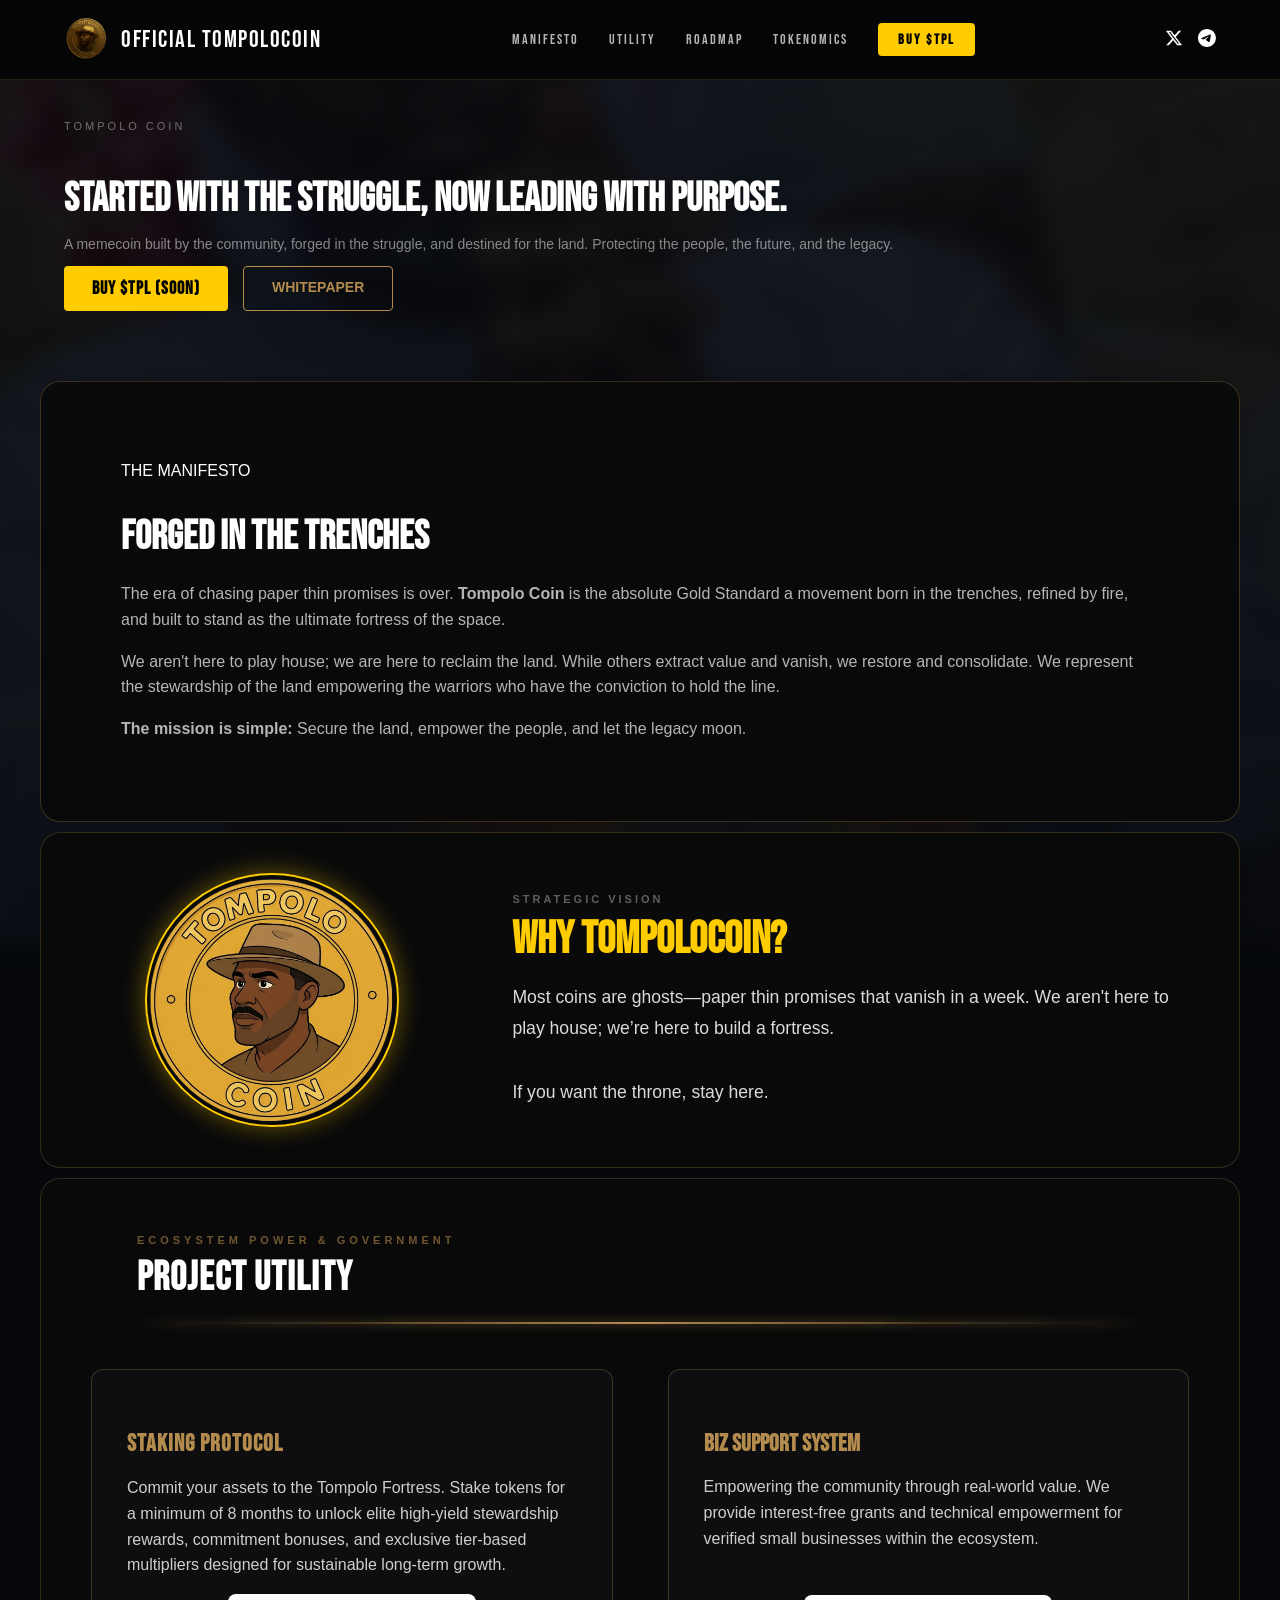
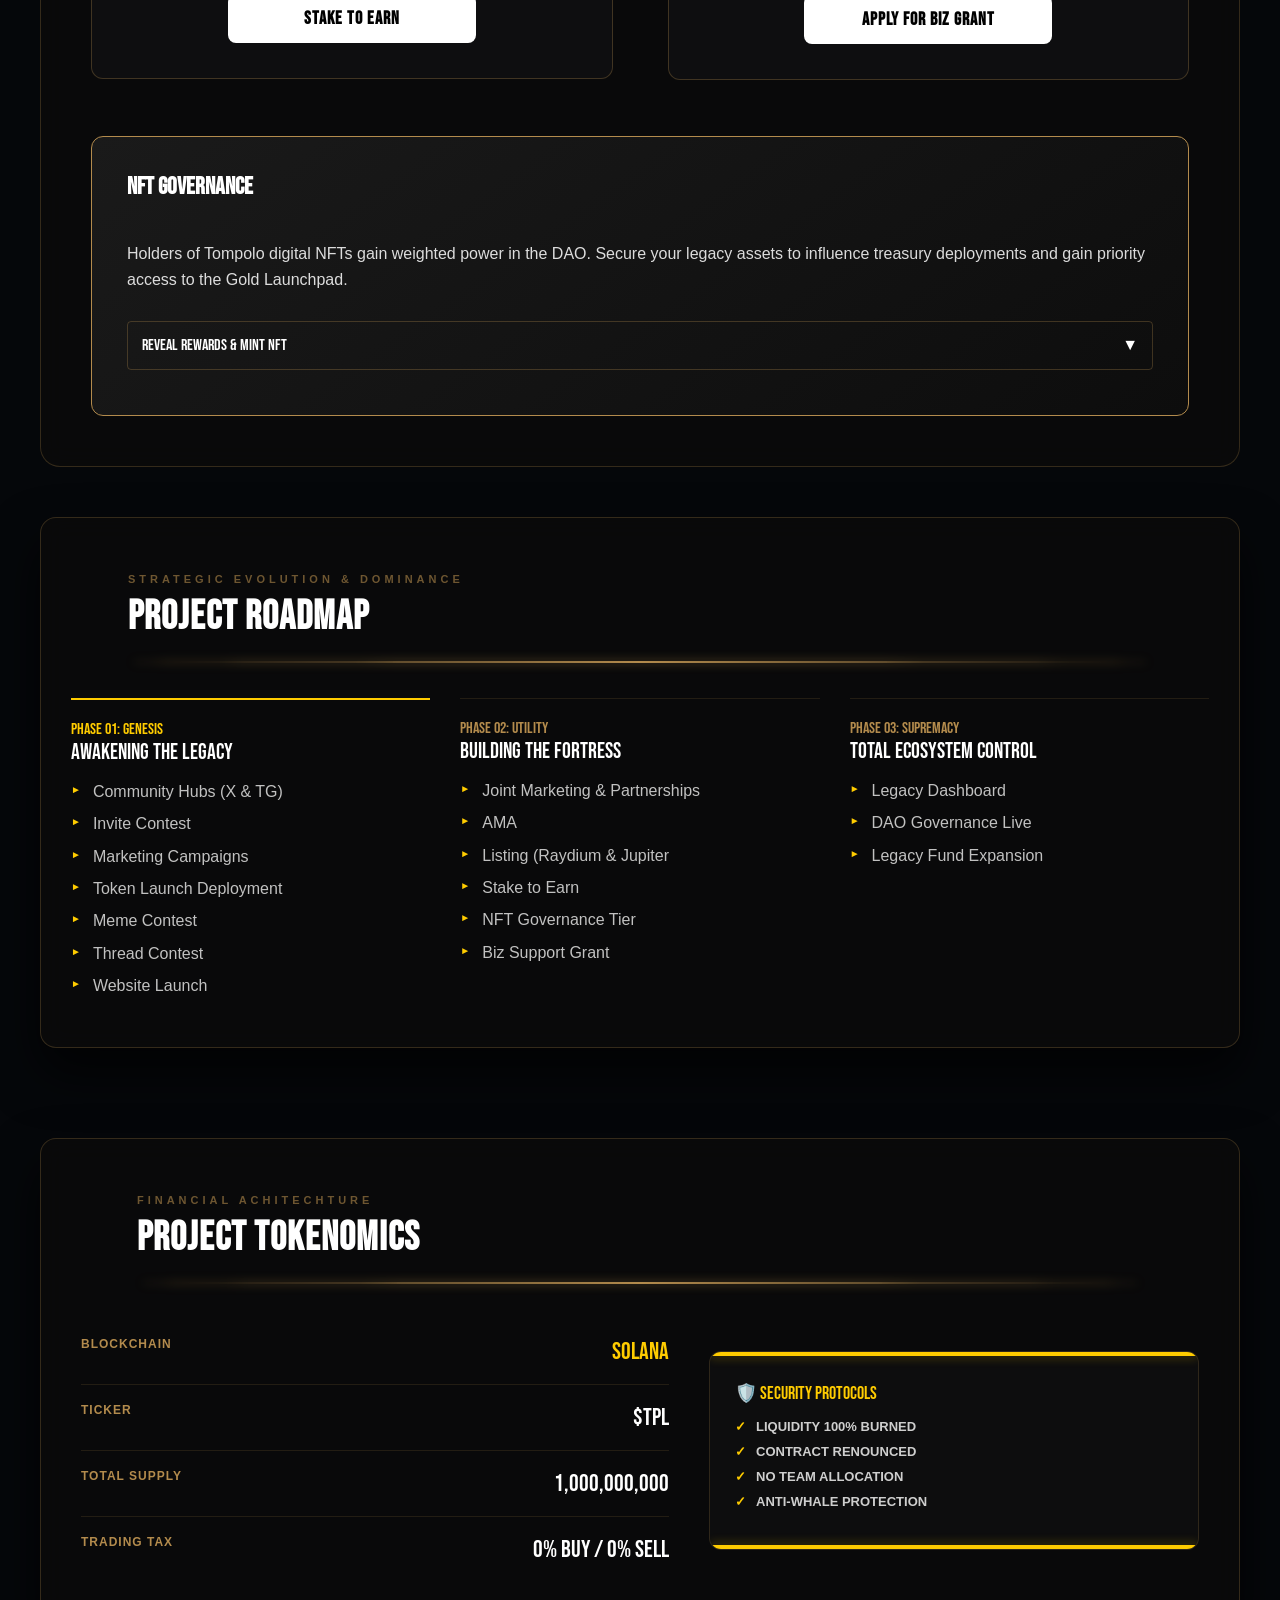
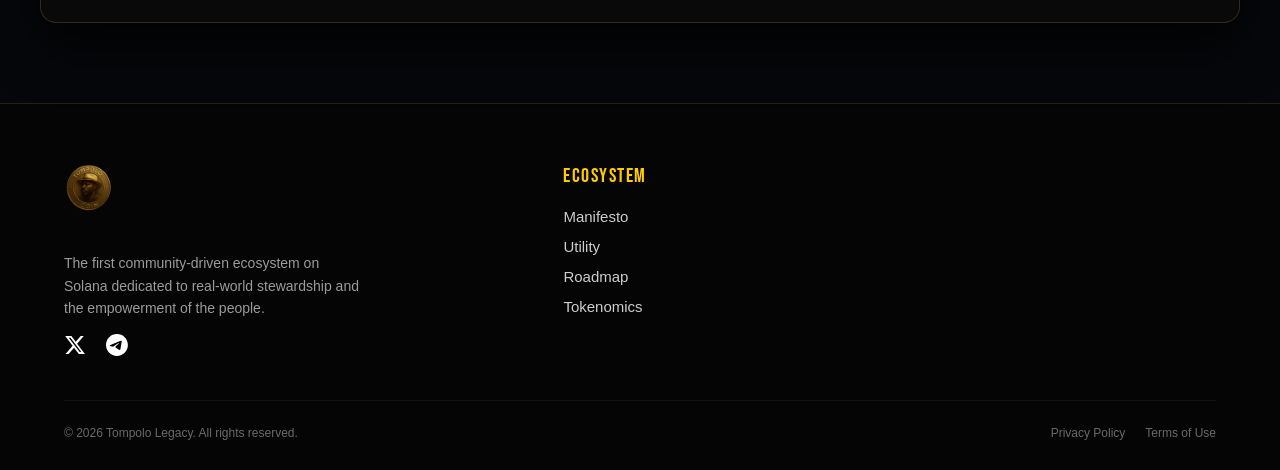
==== index.html @ 5cd77977 "Update index.html" ====
<!DOCTYPE html>
<html lang="en">
<head>
<title>Official TompoloCoin</title>
<meta name="viewport" content="width=device-width, initial-scale=1.0">
<link rel="stylesheet" href="styles.css">
<link href="https://fonts.googleapis.com/css2?family=Luckiest+Guy&display=swap" rel="stylesheet">
<link href="https://fonts.googleapis.com/css2?family=Bebas+Neue&display=swap" rel="stylesheet">
<style>
    /* THE UNIVERSAL CONTAINER LOGIC */
    .universal-shell {
        background: rgba(10, 10, 11, 0.9);
        backdrop-filter: blur(12px);
        border: 1px solid rgba(179, 139, 77, 0.25);
        border-radius: 20px;
        padding: 30px 20px;
        box-sizing: border-box !important;
        /* MOBILE VIEW: Correct pgaps */
        width: 90% !important; 
        margin: 20px auto !important; 
        margin-top: 15px !important; 
    margin-bottom: 15px !important;
    }

    @media screen and (min-width: 1024px) {
        .universal-shell {
            /* WINDOWS VIEW: Matches the Manifesto Image width */
            width: 100% !important;
            max-width: 1200px !important; 
            margin: 40px auto !important;
            padding: 50px 40px;
        }
        .utility-grid {
            display: grid !important;
            grid-template-columns: repeat(2, 1fr) !important;
            gap: 30px;
        }
    }

    /* SHARED STYLES */
    .utility-list { display: flex; flex-direction: column; gap: 15px; }
    .utility-card {
        background: rgba(15, 15, 17, 0.95);
        border-radius: 12px;
        padding: 25px;
        border: 1px solid rgba(179, 139, 77, 0.15);
        border-left: 3px solid #b38b4d;
    }
    .gold-accent { width: 4px; height: 18px; background: #b38b4d; }
    .label-group { display: flex; align-items: center; gap: 12px; margin-bottom: 30px; color: #fff; font-family: 'Inter'; font-weight: bold; letter-spacing: 2px; text-transform: uppercase; }
    
    /* ROADMAP LOG STYLE */
    .log-container { position: relative; padding-left: 30px; }
    .log-line { position: absolute; left: 0; top: 0; width: 2px; height: 100%; background: linear-gradient(to bottom, #b38b4d, rgba(179, 139, 77, 0.1)); }
    .log-entry { margin-bottom: 40px; position: relative; }
    .log-dot { position: absolute; left: -36px; top: 5px; width: 12px; height: 12px; background: #0a0a0b; border: 2px solid #b38b4d; border-radius: 50%; }
</style>
</head>

<body>


<style>
    /* 1. THE LOCKED HEADER */
    #main-header {
        height: 80px;
        background: #050505; 
        border-bottom: 1px solid rgba(179, 139, 77, 0.2);
        display: flex;
        align-items: center;
        justify-content: space-between;
        padding: 0 5%;
        position: fixed; 
        top: 0; left: 0; width: 100%;
        box-sizing: border-box;
        z-index: 100000; 
    }

    body { padding-top: 80px; }

    .header-left { display: flex; align-items: center; gap: 12px; text-decoration: none; }
    .brand-logo { height: 45px; width: auto; }
    .brand-name { color: #ffffff; font-family: 'Bebas Neue', sans-serif; font-size: 24px; letter-spacing: 1.5px; text-transform: uppercase; }

    /* CENTER: NAV LINKS */
    .nav-links { display: flex; align-items: center; gap: 30px; }
    .nav-links a {
        color: rgba(255, 255, 255, 0.7);
        text-decoration: none;
        font-family: 'Bebas Neue';
        font-size: 14px;
        letter-spacing: 2px;
        text-transform: uppercase;
        transition: 0.3s;
    }
    .nav-links a:hover { color: #ffcc00; }

    /* SHINY YELLOW BUY BUTTON FOR NAV */
    .buy-tpl-btn {
        background: #ffcc00;
        color: #000 !important;
        padding: 8px 20px;
        border-radius: 4px;
        font-weight: bold;
        letter-spacing: 1px;
    }

    .header-right { display: flex; align-items: center; gap: 20px; }
    .social-svg { width: 18px; height: 18px; fill: #ffffff; transition: 0.3s; }
    .social-svg:hover { fill: #ffcc00; transform: scale(1.1); }

    /* MOBILE MENU TOGGLE */
    .menu-toggle {
        display: none;
        flex-direction: column;
        gap: 5px;
        cursor: pointer;
        background: none; border: none; padding: 10px;
    }
    .menu-toggle span { width: 25px; height: 2px; background: #ffcc00; border-radius: 2px; }

    /* MOBILE DROPDOWN FIX */
    @media (max-width: 900px) {
        .nav-links {
            display: none; /* Hides by default on mobile */
            flex-direction: column;
            position: fixed; 
            top: 80px; left: 0; width: 100%;
            background: #080809;
            padding: 30px 0;
            text-align: center;
            border-bottom: 2px solid #ffcc00;
        }
        .nav-links.active { display: flex !important; }
        .nav-links a { padding: 15px 0; font-size: 20px; display: block; }
        .menu-toggle { display: flex !important; }
        
        /* Forces Buy Button to be large in Mobile Menu */
        .buy-tpl-btn { margin: 10px 20px; padding: 15px !important; border-radius: 50px !important; }
    }
</style>

<header id="main-header">
    <a href="#" class="header-left">
        <img src="Logo1.png" alt="Logo" class="brand-logo">
        <span class="brand-name">OFFICIAL TOMPOLOCOIN</span>
    </a>

    <nav class="nav-links" id="navLinks">
        <a href="#about">Manifesto</a>
        <a href="#utility-section">Utility</a>
        <a href="#roadmap-section">Roadmap</a>
        <a href="#tokenomics-section">Tokenomics</a>
        <a href="#" class="buy-tpl-btn">BUY $TPL</a>
    </nav>

    <div class="header-right">
        <div class="social-icons" style="display: flex; gap: 15px;">
            <a href="https://x.com/Tompololagacy" target="_blank">
                <svg class="social-svg" viewBox="0 0 24 24"><path d="M18.244 2.25h3.308l-7.227 8.26 8.502 11.24H16.17l-5.214-6.817L4.99 21.75H1.68l7.73-8.835L1.254 2.25H8.08l4.713 6.231zm-1.161 17.52h1.833L7.084 4.126H5.117z"/></svg>
            </a>
            <a href="https://t.me/officialtompolomemcoin" target="_blank">
                <svg class="social-svg" viewBox="0 0 24 24"><path d="M11.944 0C5.352 0 0 5.352 0 11.944c0 6.592 5.352 11.944 11.944 11.944 6.592 0 11.944-5.352 11.944-11.944C23.888 5.352 18.536 0 11.944 0zm5.112 8.356c-.164 1.728-.888 5.992-1.256 7.96-.156.832-.464 1.112-.76 1.14-.644.06-1.132-.424-1.756-.832-.976-.64-1.528-1.04-2.476-1.664-1.096-.724-.384-1.12.24-1.768.164-.168 3.012-2.76 3.068-2.996.004-.032.008-.152-.064-.216-.072-.064-.176-.044-.252-.028-.108.024-1.836 1.168-5.188 3.436-.492.34-.936.504-1.332.496-.436-.008-1.272-.244-1.896-.448-.764-.248-1.372-.38-1.32-.804.028-.22.328-.444.9-.672 3.512-1.528 5.856-2.536 7.032-3.024 3.344-1.392 4.04-1.632 4.492-1.64.112-.004.364.024.524.156.136.108.172.252.188.352.016.1.036.332.02.496z"/></svg>
            </a>
        </div>
        <button class="menu-toggle" id="mobile-toggle">
            <span></span><span></span><span></span>
        </button>
    </div>
</header>


<script>
    document.addEventListener('DOMContentLoaded', function() {
        const toggle = document.getElementById('mobile-toggle');
        const nav = document.getElementById('navLinks');
        
        toggle.onclick = function() {
            nav.classList.toggle('active');
        };

        const links = nav.getElementsByTagName('a');
        for (let i = 0; i < links.length; i++) {
            links[i].onclick = function() {
                nav.classList.remove('active');
            };
        }
    });
</script>

<style>
    /* MASTER WRAPPER */
    .hero-wrapper {
        width: 100%;
        display: flex;
        justify-content: center;
        padding-top: 40px;
        background: transparent;
        margin: 10 auto;
    }

    /* THE 1200PX CONTAINER */
    /* LOCATE THIS BLOCK AND CHANGE THIS LINE */
.hero-wrapper .section-container {
    width: 90%;
    max-width: 1200px;
    margin: 0 auto;
    border-bottom: none; /* CHANGED FROM 2px solid #b38b4d */
    padding-bottom: 60px;
    display: flex;
    flex-direction: column;
    align-items: flex-start;
}

    .hero-title {
        font-family: 'Bebas Neue', sans-serif;
        font-size: 48px;
        line-height: 1.1;
        color: #ffffff;
        margin-bottom: 30px;
        max-width: 800px;
        text-transform: uppercase;
    }

    /* BUTTONS */
    .hero-buttons {
        display: flex;
        gap: 15px;
        flex-wrap: wrap; /* Prevents overflow on mobile */
    }

    /* SHINY YELLOW BUY BUTTON */
    .btn-buy-shiny {
        background: #ffcc00 !important;
        color: #000 !important;
        padding: 12px 28px;
        border-radius: 4px;
        text-decoration: none;
        font-weight: bold;
        font-family: 'Bebas Neue', sans-serif;
        font-size: 18px;
        letter-spacing: 1px;
        transition: 0.3s;
        border: none;
        cursor: pointer;
        display: inline-flex;
        align-items: center;
        gap: 8px;
    }

    .btn-buy-shiny:hover {
        background: #fff !important;
        box-shadow: 0 0 20px rgba(255, 204, 0, 0.4);
    }

    /* GOLD PRIMARY BUTTON */
    .btn-primary-hero {
        background: #b38b4d;
        color: #000;
        padding: 12px 28px;
        border-radius: 4px;
        text-decoration: none;
        font-weight: bold;
        font-family: 'Inter', sans-serif;
        font-size: 14px;
        display: inline-flex;
        align-items: center;
        transition: 0.3s;
    }

    /* BORDERED SECONDARY BUTTON */
    .btn-secondary-hero {
        border: 1px solid #b38b4d;
        color: #b38b4d;
        padding: 12px 28px;
        border-radius: 4px;
        text-decoration: none;
        font-weight: bold;
        font-family: 'Inter', sans-serif;
        font-size: 14px;
        transition: 0.3s;
    }

    /* CA REVEAL PANEL */
    #ca-reveal-box {
        display: none;
        margin-top: 25px;
        background: rgba(0, 0, 0, 0.6);
        border: 1px dashed #ffcc00;
        padding: 12px 20px;
        border-radius: 6px;
        width: fit-content;
        animation: slideDown 0.4s ease forwards;
    }

    @keyframes slideDown {
        from { opacity: 0; transform: translateY(-10px); }
        to { opacity: 1; transform: translateY(0); }
    }
</style>

<section class="hero-wrapper">
    <div class="section-container"> 
        <div style="color: rgba(255, 255, 255, 0.4); font-size: 11px; letter-spacing: 3px; margin-bottom: 12px;">TOMPOLO COIN</div>
       
        <h1 class="hero-title" style="font-size: 40px; margin-bottom: 1px; color:;">
   Started with the struggle, now leading with purpose.</span>
</h1>


<p class="hero-desc-text" style="font-size: 14px; color: rgba(255, 255, 255, 0.5);">
    A memecoin built by the community, forged in the struggle, and destined for the land. Protecting the people, the future, and the legacy.
</p>


        <div class="hero-buttons">
            <button onclick="revealLaunchInfo()" class="btn-buy-shiny"> BUY $TPL (SOON)</button>
            <a href="whitepaper.html" class="btn-secondary-hero">WHITEPAPER</a>
        </div>

        <div id="ca-reveal-box">
            <div style="display: flex; align-items: center; gap: 15px;">
                <span style="color: #ffcc00; font-size: 12px; font-weight: bold; font-family: 'Inter';">CONTRACT:</span>
                <span style="color: #fff; font-family: monospace; filter: blur(5px); user-select: none;">0x729182379128379128379123</span>
            </div>
            <div style="color: rgba(255, 204, 0, 0.7); font-size: 10px; margin-top: 8px; font-weight: bold; text-transform: uppercase; letter-spacing: 1px;">
                Genesis Deployment Pending — Wait for Official Launch
            </div>
        </div>
    </div>
</section>

<script>
    function revealLaunchInfo() {
        var x = document.getElementById("ca-reveal-box");
        x.style.display = "block";
        // To open DEX on click: window.open('YOUR_DEX_URL_HERE', '_blank');
    }
</script>


<style>
    /* UPDATED ABOUT SECTION CSS */
.about-container-fixed {
    /* LOCK ALIGNMENT */
    width: 90% !important;
    max-width: 1200px !important;
    margin: 0 auto 20px auto !important;
    box-sizing: border-box !important;

    /* RESTORE STYLE */
    background: rgba(10, 10, 11, 0.95) !important; /* Deep dark glass */
    backdrop-filter: blur(15px);
    border: 1px solid rgba(179, 139, 77, 0.3);
    border-radius: 20px !important;
    padding: 40px 20px !important;
}

.about-hero-img {
    width: 100%;
    height: auto;
    display: block;
    object-fit: cover;
    border-radius: inherit; 
    
    /* POSTER EFFECTS: High saturation for the 'Legendary' look */
    filter: saturate(1.3) contrast(1.1)

    /* THE IMAGE BLEND: Fades the top of the photo specifically */
    -webkit-mask-image: linear-gradient(to bottom, transparent 0%, black 10%);
    mask-image: linear-gradient(to bottom, transparent 0%, black 10%);
}

    .about-text-content {
        padding: 40px;
    }

      /* THE MASTER BALANCE: This forces Windows to match Mobile gaps exactly */
    @media screen and (min-width: 1024px) {

        .about-container-fixed,
        #why-tompolo-section,
        #utility-section,
        #roadmap-section,
        #tokenomics-section {
            width: 100% !important;
            max-width: 1200px !important;
            /* This is the line that fixes the balance: */
            margin: 10px auto !important;
            padding: 40px !important;
        }
    }
</style>

<section class="about-section" id="about">
    <div class="about-container-fixed">
        
     <div class="about-image-wrapper" style="position: relative;">
   
    <div style="position: absolute; bottom: 0; left: 0; width: 100%; height: 50px; background: linear-gradient(to top, rgba(10, 10, 11, 1), transparent);"></div>
</div>


       <div class="about-text-content">
    <div class="brand-eyebrow">
        <span class="gold-accent-line"></span> THE MANIFESTO
    </div>

    <h2 class="about-title" style="color:#fff; font-family:'Bebas Neue'; font-size: 40px; margin-bottom:20px;"> FORGED IN THE TRENCHES <br>
    </h2>

    <div class="about-content" style="color:rgba(255,255,255,0.7); line-height:1.6;">
        <p style="margin-bottom:15px;">
            The era of chasing paper thin promises is over. <strong>Tompolo Coin</strong> is the absolute Gold Standard a movement born in the trenches, refined by fire, and built to stand as the ultimate fortress of the space.
        </p>
        <p style="margin-bottom:15px;">
            We aren't here to play house; we are here to reclaim the land. While others extract value and vanish, we restore and consolidate. We represent the stewardship of the land empowering the warriors who have the conviction to hold the line.
        </p>
        <p style="margin-bottom:0;">
            <strong>The mission is simple:</strong> Secure the land, empower the people, and let the legacy moon.
        </p>
    </div>
</div>

    </div>
</section>
<section id="why-tompolo-section" class="universal-shell">
    <div class="why-fortress-layout" style="display: flex; flex-direction: row; align-items: center; width: 100%;">

        <div class="why-img-column" style="flex: 1; display: flex; justify-content: center;">
            <img src="Tomp1.png" alt="Tompolo Strategy" style="width: 250px; height: 250px; border-radius: 50%; border: 2px solid #ffcc00; box-shadow: 0 0 25px rgba(255, 204, 0, 0.4); object-fit: cover;">
        </div>

        <div class="why-text-column" style="flex: 1.8; padding-left: 50px; box-sizing: border-box; text-align: left;">
            <div style="color: rgba(255, 255, 255, 0.35); font-size: 11px; letter-spacing: 3px; text-transform: uppercase; margin-bottom: 12px; font-weight: bold;">STRATEGIC VISION</div>
            <h2 style="color: #ffcc00; font-family: 'Bebas Neue', sans-serif; font-size: 45px; margin: 0 0 20px 0; line-height: 1;">WHY TOMPOLOCOIN?</h2>
            <p style="color: rgba(255, 255, 255, 0.85); line-height: 1.8; margin: 0; font-size: 1.1rem;">
                Most coins are ghosts—paper thin promises that vanish in a week. We aren't here to play house; we’re here to build a fortress.<br><br>
                If you want the throne, stay here.
            </p>
        </div>
    </div>

    <style>
        /* This ensures that on Windows, this section follows your Universal Shell rules */
        #why-tompolo-section {
            display: block !important; /* Overrides the flex-center bug */
        }

        /* MOBILE VIEW: Stacks the items but keeps text LEFT aligned */
        @media (max-width: 900px) {
            .why-fortress-layout {
                flex-direction: column !important;
            }
            .why-text-column {
                padding-left: 0 !important;
                margin-top: 30px !important;
                text-align: left !important; /* Keeps text left as requested */
                width: 100% !important;
            }
            .why-img-column img {
                width: 180px !important;
                height: 180px !important;
            }
        }
    </style>
</section>
<style>
    /* THE MASTER GRID WRAPPER */
    .utility-grid-final { 
        display: grid; 
        grid-template-columns: repeat(2, 1fr); 
        gap: 35px; /* Spaced nice nice as requested */
        width: 100%;
        padding: 10px; /* Gives the little space inside the shell so boxes don't touch edges */
        box-sizing: border-box;
    }

    .util-item, .shiny-fortress-box {
        background: rgba(15, 15, 17, 0.95) !important; 
        border: 1px solid rgba(179, 139, 77, 0.3) !important; 
        border-radius: 12px; 
        padding: 35px; /* Inner spacing for text comfort */
        box-sizing: border-box;
        display: flex;
        flex-direction: column;
        justify-content: space-between;
        min-height: 280px;
    }

    /* THE CENTERED BUTTON LOGIC */
    .centered-legacy-btn {
        background: #ffffff !important; 
        color: #000000 !important; 
        text-decoration: none; 
        width: 80%; /* Button is narrower */
        margin: 20px auto 0 auto; /* CENTERED: auto left/right makes it not touch edges */
        text-align: center; 
        display: block; 
        padding: 14px; 
        border-radius: 8px; 
        font-family: 'Bebas Neue'; 
        font-size: 18px;
        transition: 0.3s;
    }

    .centered-legacy-btn:hover {
        background: #ffcc00 !important;
        transform: scale(1.05);
    }

    .shiny-fortress-box {
        background: linear-gradient(145deg, #1a1a1a, #0d0d0d) !important; 
        border: 1px solid #b38b4d !important;
        grid-column: span 2; 
    }

    /* MOBILE: STACKING LOGIC */
    @media (max-width: 900px) {
        .utility-grid-final { 
            grid-template-columns: 1fr; 
            gap: 25px; 
            padding: 5px; 
        }
        .shiny-fortress-box { grid-column: span 1; }
        .centered-legacy-btn { width: 90%; } /* Slightly wider for thumb-tapping on mobile */
    }
</style>

<section id="utility-section" class="universal-shell" style="margin-top: 10px !important; margin-bottom: 10px !important;">
    <div style="max-width: 1200px; width: 90%; margin: 15px auto; box-sizing: border-box; padding: 0;">
     
     <p style="color: rgba(179, 139, 77, 0.6); font-size: 11px; letter-spacing: 4px; text-transform: uppercase; margin: 0; font-weight: bold;">Ecosystem power & Government</p>
     <h2 style="font-family: 'Bebas Neue'; font-size: 40px; color: #fff; margin: 8px 0; letter-spacing: 1px;">PROJECT UTILITY</h2>
     <div style="
                width: 100%; 
             height: 2px; 
             background: linear-gradient(90deg, transparent, #b38b4d, transparent); 
            box-shadow: 0px 0px 10px rgba(179, 139, 77, 0.8);
            margin: 20px 0 35px 0;
            border-radius: 50%;">
     </div>
 </div>

    <div class="utility-grid-final">
        <div class="util-item" style="background: rgba(15, 15, 17, 0.95); border: 1px solid rgba(179, 139, 77, 0.3); border-radius: 12px; padding: 35px; box-sizing: border-box; margin-bottom: 2px !important;">
            <h3 style="font-family:'Bebas Neue'; font-size: 24px; color:#b38b4d; margin-bottom:1px; letter-spacing: 1px;">STAKING PROTOCOL</h3>
            <p style="font-size: 16px; color:rgba(255,255,255,0.8); line-height:1.6; ">
                Commit your assets to the Tompolo Fortress. Stake tokens for a minimum of 8 months to unlock elite high-yield stewardship rewards, commitment bonuses, and exclusive tier-based multipliers designed for sustainable long-term growth.
            </p>
            <a href="javascript:void(0)" onclick="openTpl('stake-popup')" class="btn-buy-shiny" style="background: #ffffff !important; color: #000000 !important; text-decoration: none; width: 220px; margin: 0 auto; text-align: center; display: block; padding: 14px; border-radius: 8px; font-family: 'Bebas Neue'; font-size: 18px;">
    STAKE TO EARN
</a>

        </div>

        <div class="util-item" style="background: rgba(15, 15, 17, 0.95); border: 1px solid rgba(179, 139, 77, 0.3); border-radius: 12px; padding: 35px; box-sizing: border-box; display: flex; flex-direction: column; gap: 20px; margin-bottom: 1px !important;">
            <div style="width: 100%; text-align: left;">
                <h3 style="font-family:'Bebas Neue'; font-size: 24px; color:#b38b4d; margin-bottom:15px;">BIZ SUPPORT SYSTEM</h3>
                <p style="font-size: 16px; color:rgba(255,255,255,0.8); line-height:1.6; margin-bottom: 2px;">
                    Empowering the community through real-world value. We provide interest-free grants and technical empowerment for verified small businesses within the ecosystem.
                </p>
            </div>
         <a href="javascript:void(0)" onclick="openTpl('grant-popup')" class="btn-buy-shiny" style="background: #ffffff !important; color: #000000 !important; text-decoration: none; width: 220px; margin: 0 auto; text-align: center; display: block; padding: 14px; border-radius: 8px; font-family: 'Bebas Neue'; font-size: 18px;">
    APPLY FOR BIZ GRANT
</a>


        </div> 

        <div class="shiny-fortress-box" style="background: linear-gradient(145deg, #1a1a1a, #0d0d0d); border: 1px solid #b38b4d; border-radius: 12px; padding: 35px; box-sizing: border-box;">
            <div style="display: flex; justify-content: space-between; align-items: center; margin-bottom: 15px;">
                <h3 style="font-family:'Bebas Neue'; font-size: 24px; color:#fff; margin: 0px;">NFT GOVERNANCE</h3>
            </div>
            <p style="font-size: 16px; color:rgba(255,255,255,0.85); line-height:1.6; margin-bottom: 20px;">Holders of Tompolo digital NFTs gain weighted power in the DAO. Secure your legacy assets to influence treasury deployments and gain priority access to the Gold Launchpad.</p>
            
            <button onclick="toggleUtilityMenu()" style="width: 100%; background: transparent; border: 1px solid rgba(179,139,77,0.3); color: #fff; padding: 14px; font-family: 'Bebas Neue'; font-size: 16px; display: flex; justify-content: space-between; cursor: pointer; border-radius: 4px; margin: 0px;">
                <span>REVEAL REWARDS & MINT NFT</span>
                <span id="util-arrow-icon">▼</span>
            </button>
            <div id="util-reveal-box" style="max-height: 0; overflow: hidden; transition: 0.5s ease-out;">
                <ul style="list-style: none; padding: 20px 0 0 0; margin: 20px; font-size: 12px; color: #b38b4d; font-weight: bold; line-height: 2.2; letter-spacing: 0.5px;">
                    <li>✦ WEIGHTED DAO VOTING POWER</li>
                    <li>✦ GOLD LAUNCHPAD ALLOCATIONS</li>
                    <li>✦ PHYSICAL ASSET DELIVERY (24K)</li>
                    <li>✦ EXCLUSIVE PHYSICAL EVENT INVITES</li>
                </ul>
                
                <button onclick="openTpl('nft-popup')" style="width: 100%; background: #EEEEEE !important; color: #000; border: none; padding: 14px; font-family: 'Bebas Neue'; font-size: 18px; cursor: pointer; border-radius: 8px; font-weight: bold; text-transform: uppercase;">
    MINT TOMPOLO NFTS
</button>

            </div>
        </div>
    </div>
    
    
</section>


       
        <script>

/* UTILITY SECTION */ 
    /* STANDALONE TOGGLE FUNCTION */
    function toggleUtilityMenu() {
        const content = document.getElementById('util-reveal-box');
        const arrow = document.getElementById('util-arrow-icon');
        
        if (content.style.maxHeight === "0px" || content.style.maxHeight === "") {
            content.style.maxHeight = "300px";
            arrow.innerHTML = "▲";
        } else {
            content.style.maxHeight = "0px";
            arrow.innerHTML = "▼";
        }
    }
</script>

<style>
    .utility-grid-final { display: grid; grid-template-columns: 1fr 1fr; gap: 55px; }
    @media (max-width: 850px) { 
        .utility-grid-final { grid-template-columns: 1fr; gap: 5px; } 
    }
</style>





<style>
    #roadmap-section {
        width: 90%;
        max-width: 1200px;
        margin: 30px auto !important; /* Forces consistent gap */
    }

    .roadmap-main-container {
        background: #080809; 
        border: 1px solid rgba(179, 139, 77, 0.25);
        padding: 40px 30px;
        border-radius: 16px;
        box-shadow: 0 25px 50px rgba(0, 0, 0, 0.7);
    }

    .roadmap-main-title {
        color: #ffffff;
        font-family: 'Bebas Neue', sans-serif;
        font-size: 32px;
        margin-bottom: 40px;
        text-transform: uppercase;
        text-align: center;
    }

    /* THE DESKTOP GRID */
    .roadmap-inner-grid {
        display: grid;
        grid-template-columns: repeat(3, 1fr);
        gap: 30px;
    }

    /* THE MOBILE-SPECIFIC STYLING */
    @media (max-width: 768px) {
        .roadmap-inner-grid {
            display: flex;
            flex-direction: column;
            gap: 0; 
            padding-left: 20px;
            border-left: 1px dashed rgba(179, 139, 77, 0.3); 
        }

        .phase-box {
            position: relative;
            padding-bottom: 40px;
            padding-left: 30px;
            border-top: none !important; 
        }

        .phase-box::before {
            content: "";
            position: absolute;
            left: -5.5px; 
            top: 0;
            width: 10px;
            height: 10px;
            background: #ffcc00;
            border-radius: 50%;
            box-shadow: 0 0 10px #ffcc00;
        }

        .active-border::before {
            background: #ffffff;
            box-shadow: 0 0 15px #ffffff;
        }
        
        .phase-label { font-size: 16px !important; } /* Increased for mobile */
        .phase-sub-title { font-size: 22px !important; margin-bottom: 10px !important; } /* Increased for mobile */
    }

    /* SHARED STYLES */
    .phase-box {
        border-top: 1px solid rgba(179, 139, 77, 0.15);
        padding-top: 20px;
    }

    .active-border { border-top: 2px solid #ffcc00; }

    .phase-label {
        font-family: 'Bebas Neue', sans-serif;
        font-size: 16px; /* Increased for better visibility */
        color: #ffcc00;
        display: block;
    }

    .phase-sub-title {
        color: #ffffff;
        font-family: 'Bebas Neue', sans-serif;
        font-size: 22px; /* Increased to match Tokenomics visibility */
        margin-bottom: 15px;
        text-transform: uppercase;
    }

    .roadmap-items {
        list-style: none;
        padding: 0;
        margin: 0;
    }

    .roadmap-items li {
        color: rgba(255, 255, 255, 0.75);
        font-size: 16px; /* Increased to match Tokenomics visibility */
        margin-bottom: 10px;
        display: flex;
        gap: 12px;
        line-height: 1.4;
    }

    .roadmap-items li::before {
        content: "►";
        color: #ffcc00;
        font-size: 10px;
        margin-top: 2px;
    }
</style>

<section id="roadmap-section" style="margin: 10px auto !important;">
    <div class="roadmap-main-container">
        
        <div style="max-width: 1200px; width: 90%; margin: 15px auto; box-sizing: border-box; padding: 0;">

            <p style="color: rgba(179, 139, 77, 0.6); font-size: 11px; letter-spacing: 4px; text-transform: uppercase; margin: 0; font-weight: bold;">Strategic Evolution & Dominance</p>
            <h2 style="font-family: 'Bebas Neue'; font-size: 40px; color: #fff; margin: 8px 0; letter-spacing: 1px;">PROJECT ROADMAP</h2>
            <div style="
    width: 100%; 
    height: 2px; 
    background: linear-gradient(90deg, transparent, #b38b4d, transparent); 
    box-shadow: 0px 0px 10px rgba(179, 139, 77, 0.8);
    margin: 20px 0 35px 0;
    border-radius: 50%;">
</div>

    </div>

        <div class="roadmap-inner-grid">
            
            <div class="phase-box active-border">
                <span class="phase-label">PHASE 01: GENESIS</span>
                <div class="phase-sub-title">Awakening The Legacy</div>
                <ul class="roadmap-items">
                   <li>Community Hubs (X & TG)</li>
                   <li>Invite Contest</li>
                   <li>Marketing Campaigns</li>
                    <li>Token Launch Deployment</li>
                    <li>Meme Contest</li>
                    <li>Thread Contest</li>
                    <li>Website Launch</li>
                </ul>
            </div>

            <div class="phase-box">
                <span class="phase-label" style="color: #b38b4d;">PHASE 02: UTILITY</span>
                <div class="phase-sub-title">Building The Fortress</div>
                <ul class="roadmap-items">
                    <li>Joint Marketing & Partnerships</li>
                    <li>AMA</li>
                    <li>Listing (Raydium & Jupiter</li>
                    <li>Stake to Earn</li>
                    <li>NFT Governance Tier</li>
                    <li>Biz Support Grant</li>
                </ul>
            </div>

            <div class="phase-box">
                <span class="phase-label" style="color: #b38b4d;">PHASE 03: SUPREMACY</span>
                <div class="phase-sub-title">Total Ecosystem Control</div>
                <ul class="roadmap-items">
                    <li>Legacy Dashboard</li>
                    <li>DAO Governance Live</li>
                    <li>Legacy Fund Expansion</li>
                </ul>
            </div>

        </div>
    </div>
</section>


<style>
    #tokenomics-section {
        width: 90%;
        max-width: 1200px;
        margin: 10px auto !important;
    }

    .token-main-container {
        background: #080809; 
        border: 1px solid rgba(179, 139, 77, 0.25);
        padding: 40px;
        border-radius: 16px;
        box-shadow: 0 25px 50px rgba(0, 0, 0, 0.7);
    }

    .token-header-tag {
        color: rgba(255, 255, 255, 0.35);
        font-size: 11px; 
        letter-spacing: 3px;
        text-transform: uppercase;
        margin-bottom: 10px;
        font-weight: bold;
    }

    .token-main-title {
        color: #ffffff;
        font-family: 'Bebas Neue', sans-serif;
        font-size: 32px; 
        margin-bottom: 30px;
        text-transform: uppercase;
    }

    .token-layout-grid {
        display: grid;
        grid-template-columns: 1.2fr 1fr;
        gap: 40px;
        align-items: center;
    }

    .stat-item {
        display: flex;
        justify-content: space-between;
        padding: 18px 0;
        border-bottom: 1px solid rgba(179, 139, 77, 0.15);
    }

    .stat-label {
        color: #b38b4d;
        font-weight: 800;
        font-size: 12px;
        letter-spacing: 1px;
        text-transform: uppercase;
    }

    .stat-value {
        color: #fff;
        font-family: 'Bebas Neue';
        font-size: 24px;
    }

    /* THE SECURITY STRIP STYLING */
    .security-box {
        background: rgba(255, 255, 255, 0.02);
        border: 1px solid rgba(179, 139, 77, 0.2);
        border-radius: 12px;
        position: relative;
        overflow: hidden;
        padding: 30px 25px;
    }

    /* Top Strip */
    .security-box::before {
        content: "";
        position: absolute;
        top: 0;
        left: 0;
        width: 100%;
        height: 4px;
        background: #ffcc00;
        box-shadow: 0 2px 10px rgba(255, 204, 0, 0.3);
    }

    /* Bottom Strip */
    .security-box::after {
        content: "";
        position: absolute;
        bottom: 0;
        left: 0;
        width: 100%;
        height: 4px;
        background: #ffcc00;
        box-shadow: 0 -2px 10px rgba(255, 204, 0, 0.3);
    }

    .security-title {
        color: #ffcc00;
        font-family: 'Bebas Neue';
        font-size: 18px;
        margin-bottom: 15px;
        display: flex;
        align-items: center;
        gap: 10px;
    }

    .security-list {
        list-style: none;
        padding: 0;
        margin: 0;
    }

    .security-list li {
        color: rgba(255, 255, 255, 0.8);
        font-size: 13px;
        margin-bottom: 10px;
        display: flex;
        align-items: center;
        gap: 10px;
        font-weight: 600;
    }

    @media (max-width: 850px) {
        .token-layout-grid { grid-template-columns: 1fr; }
    }
</style>

<section id="tokenomics-section" style="margin: 10px auto !important;">
    <div class="token-main-container">
        
               
    <div style="max-width: 1200px; width: 90%; margin: 15px auto; box-sizing: border-box; padding: 0;">

            <p style="color: rgba(179, 139, 77, 0.6); font-size: 11px; letter-spacing: 4px; text-transform: uppercase; margin: 0; font-weight: bold;">Financial Achitechture</p>
            <h2 style="font-family: 'Bebas Neue'; font-size: 40px; color: #fff; margin: 8px 0; letter-spacing: 1px;">PROJECT TOKENOMICS</h2>
            <div style="
                width: 100%; 
             height: 2px; 
             background: linear-gradient(90deg, transparent, #b38b4d, transparent); 
            box-shadow: 0px 0px 10px rgba(179, 139, 77, 0.8);
            margin: 20px 0 35px 0;
            border-radius: 50%;">
         </div>
    </div>

        <div class="token-layout-grid">
            
            <div>
                <div class="stat-item">
                    <span class="stat-label">BLOCKCHAIN</span>
                    <span class="stat-value" style="color: #ffcc00;">SOLANA</span>
                </div>
                <div class="stat-item">
                    <span class="stat-label">TICKER</span>
                    <span class="stat-value">$TPL</span>
                </div>
                <div class="stat-item">
                    <span class="stat-label">TOTAL SUPPLY</span>
                    <span class="stat-value">1,000,000,000</span>
                </div>
                <div class="stat-item" style="border-bottom: none;">
                    <span class="stat-label">TRADING TAX</span>
                    <span class="stat-value">0% BUY / 0% SELL</span>
                </div>
            </div>

            <div class="security-box">
                <span class="security-title">🛡️ SECURITY PROTOCOLS</span>
                <ul class="security-list">
                    <li><span style="color:#ffcc00;">✓</span> LIQUIDITY 100% BURNED</li>
                    <li><span style="color:#ffcc00;">✓</span> CONTRACT RENOUNCED</li>
                    <li><span style="color:#ffcc00;">✓</span> NO TEAM ALLOCATION</li>
                    <li><span style="color:#ffcc00;">✓</span> ANTI-WHALE PROTECTION</li>
                </ul>
            </div>

        </div>
    </div>
</section>

<style>
    #utility-section {
        width: 90%;
        max-width: 1200px;
        margin: 30px auto !important; 
    }

    .utility-main-container {
        background: radial-gradient(circle at center, #0d0d0e 0%, #050505 100%);
        border: 1px solid rgba(179, 139, 77, 0.25);
        padding: 40px;
        border-radius: 16px;
        box-shadow: 0 30px 60px rgba(0, 0, 0, 0.8);
    }

    .u-header-tag {
        color: rgba(255, 255, 255, 0.4);
        font-size: 11px; 
        letter-spacing: 3px;
        text-transform: uppercase;
        margin-bottom: 10px;
        font-weight: bold;
    }

    .u-main-title {
        color: #ffffff;
        font-family: 'Bebas Neue', sans-serif;
        font-size: 32px; 
        margin-bottom: 25px;
        text-transform: uppercase;
    }

    .utility-cards-grid {
        display: grid;
        grid-template-columns: repeat(auto-fit, minmax(280px, 1fr));
        gap: 30px;
        margin-bottom: 40px;
        border-bottom: 1px solid rgba(179, 139, 77, 0.1);
        padding-bottom: 40px;
    }

    .utility-bottom-split {
        display: grid;
        grid-template-columns: 1.2fr 1fr;
        gap: 40px;
        align-items: start;
    }

    .u-card {
        border-top: 1px solid rgba(179, 139, 77, 0.15);
        padding-top: 20px;
    }

    .u-label {
        font-family: 'Bebas Neue', sans-serif;
        font-size: 18px; /* Increased for better visibility */
        color: #ffcc00; 
        display: block;
        margin-bottom: 8px;
    }

    .u-desc {
        color: rgba(255, 255, 255, 0.7);
        font-size: 16px; /* Increased to match Tokenomics visibility */
        line-height: 1.5;
    }

    .stewardship-panel {
        background: rgba(0, 0, 0, 0.4);
        border: 1px solid rgba(179, 139, 77, 0.2);
        padding: 25px;
        border-radius: 12px;
    }

    @media (max-width: 850px) { .utility-bottom-split { grid-template-columns: 1fr; } }
</style>



<style>
    /* FOOTER SHELL */
    .footer-section {
        width: 100%;
        padding: 60px 0 30px 0;
        background: #050505;
        border-top: 1px solid rgba(179, 139, 77, 0.2);
        margin-top: 40px;
    }

    .footer-container {
        width: 90%;
        max-width: 1200px;
        margin: 0 auto;
        display: grid;
        grid-template-columns: 1.5fr 1fr 1fr;
        gap: 40px;
    }

    /* BRANDING & LOGO */
    .footer-brand .f-logo {
        height: 50px;
        margin-bottom: 20px;
    }

    .footer-brand p {
        color: rgba(255, 255, 255, 0.6);
        font-size: 14px;
        line-height: 1.6;
        max-width: 300px;
    }

    /* HEADERS & LINKS */
    .footer-head {
        font-family: 'Bebas Neue', sans-serif;
        color: #ffcc00;
        font-size: 20px;
        letter-spacing: 1.5px;
        margin-bottom: 20px;
        display: block;
    }

    .footer-links {
        list-style: none;
        padding: 0;
        margin: 0;
    }

    .footer-links li {
        margin-bottom: 12px;
    }

    .footer-links a {
        color: rgba(255, 255, 255, 0.8);
        text-decoration: none;
        font-size: 15px;
        transition: 0.3s;
    }

    .footer-links a:hover {
        color: #ffcc00;
        padding-left: 5px;
    }

    /* SOCIAL ICONS */
    .footer-socials {
        display: flex;
        gap: 20px;
        margin-top: 10px;
    }

    .f-social-svg {
        width: 22px;
        height: 22px;
        fill: #fff;
        transition: 0.3s;
    }

    .f-social-svg:hover {
        fill: #ffcc00;
        transform: translateY(-3px);
    }

    /* BOTTOM BAR */
    .footer-bottom {
        width: 90%;
        max-width: 1200px;
        margin: 40px auto 0 auto;
        padding-top: 25px;
        border-top: 1px solid rgba(255, 255, 255, 0.05);
        display: flex;
        justify-content: space-between;
        align-items: center;
        flex-wrap: wrap;
        gap: 20px;
    }

    .copyright {
        color: rgba(255, 255, 255, 0.4);
        font-size: 12px;
    }

    @media (max-width: 850px) {
        .footer-container {
            grid-template-columns: 1fr;
            text-align: center;
        }
        .footer-brand p { margin: 0 auto 20px auto; }
        .footer-socials { justify-content: center; }
        .footer-bottom { justify-content: center; text-align: center; }
    }
</style>

<footer class="footer-section">
    <div class="footer-container">
        
        <div class="footer-brand">
            <img src="Logo1.png" alt="TPL Logo" class="f-logo">
            <p>The first community-driven ecosystem on Solana dedicated to real-world stewardship and the empowerment of the people.</p>
            <div class="footer-socials">
                <a href="https://x.com/Tompololagacy" target="_blank">
                    <svg class="f-social-svg" viewBox="0 0 24 24"><path d="M18.244 2.25h3.308l-7.227 8.26 8.502 11.24H16.17l-5.214-6.817L4.99 21.75H1.68l7.73-8.835L1.254 2.25H8.08l4.713 6.231zm-1.161 17.52h1.833L7.084 4.126H5.117z"/></svg>
                </a>
                <a href="https://t.me/officialtompolomemcoin" target="_blank">
                    <svg class="f-social-svg" viewBox="0 0 24 24"><path d="M11.944 0C5.352 0 0 5.352 0 11.944c0 6.592 5.352 11.944 11.944 11.944 6.592 0 11.944-5.352 11.944-11.944C23.888 5.352 18.536 0 11.944 0zm5.112 8.356c-.164 1.728-.888 5.992-1.256 7.96-.156.832-.464 1.112-.76 1.14-.644.06-1.132-.424-1.756-.832-.976-.64-1.528-1.04-2.476-1.664-1.096-.724-.384-1.12.24-1.768.164-.168 3.012-2.76 3.068-2.996.004-.032.008-.152-.064-.216-.072-.064-.176-.044-.252-.028-.108.024-1.836 1.168-5.188 3.436-.492.34-.936.504-1.332.496-.436-.008-1.272-.244-1.896-.448-.764-.248-1.372-.38-1.32-.804.028-.22.328-.444.9-.672 3.512-1.528 5.856-2.536 7.032-3.024 3.344-1.392 4.04-1.632 4.492-1.64.112-.004.364.024.524.156.136.108.172.252.188.352.016.1.036.332.02.496z"/></svg>
                </a>
            </div>
        </div>

        <div>
            <span class="footer-head">Ecosystem</span>
            <ul class="footer-links">
                <li><a href="#about">Manifesto</a></li>
                <li><a href="#utility-section">Utility</a></li>
                <li><a href="#roadmap-section">Roadmap</a></li>
                <li><a href="#tokenomics-section">Tokenomics</a></li>
            </ul>
        </div>
    </div>
    

    <div class="footer-bottom">
        <span class="copyright">© 2026 Tompolo Legacy. All rights reserved.</span>
        <div style="display: flex; gap: 20px;">
            <a href="#" style="color:rgba(255,255,255,0.4); text-decoration:none; font-size:12px;">Privacy Policy</a>
            <a href="#" style="color:rgba(255,255,255,0.4); text-decoration:none; font-size:12px;">Terms of Use</a>
        </div>
    </div>
</footer>

<style>
    /* 1. THE STYLE */
    .back-to-top {
        position: fixed;
        bottom: 30px;
        right: 30px;
        width: 48px;
        height: 48px;
        background: #0a0a0a; /* Matches your dark vault theme */
        color: #b38b4d; /* Legacy Gold Arrow */
        border: 1px solid #b38b4d;
        border-radius: 4px; /* Matches your other buttons */
        cursor: pointer;
        display: none; /* Hidden until you scroll down */
        justify-content: center;
        align-items: center;
        z-index: 9999;
        transition: 0.3s cubic-bezier(0.175, 0.885, 0.32, 1.275);
        box-shadow: 0 0 15px rgba(179, 139, 77, 0.2);
    }

    .back-to-top:hover {
        background: #b38b4d;
        color: #000;
        transform: translateY(-5px); /* Lift effect for laptop users */
        box-shadow: 0 0 20px rgba(179, 139, 77, 0.5);
    }

    /* Adjust for mobile so it doesn't block the screen */
    @media (max-width: 768px) {
        .back-to-top {
            bottom: 20px;
            right: 20px;
            width: 40px;
            height: 40px;
        }
    }
</style>

<button id="backToTop" class="back-to-top" onclick="scrollToTop()" title="Go to top">
    <svg viewBox="0 0 24 24" width="24" height="24" fill="currentColor">
        <path d="M7.41 15.41L12 10.83l4.59 4.58L18 14l-6-6-6 6z"></path>
    </svg>
</button>

<script>
    const scrollBtn = document.getElementById("backToTop");

    // Only show the button after scrolling down 400px
    window.onscroll = function() {
        if (document.documentElement.scrollTop > 400 || document.body.scrollTop > 400) {
            scrollBtn.style.display = "flex";
        } else {
            scrollBtn.style.display = "none";
        }
    };

    // Smooth scroll function
    function scrollToTop() {
        window.scrollTo({
            top: 0,
            behavior: 'smooth'
        });
    }
</script>

<script src="script.js"></script>

<style>
    .fortress-overlay {
        display: none; position: fixed; inset: 0; z-index: 9999999; 
        background: rgba(0, 0, 0, 0.9); backdrop-filter: blur(10px); 
        align-items: center; justify-content: center; padding: 20px;
    }
    .fortress-card {
        background: #0d0d0d; border: 1px solid #333; width: 100%; 
        max-width: 400px; border-radius: 24px; padding: 40px 30px; 
        display: flex; flex-direction: column; gap: 20px;
    }
    .fortress-title { font-family: 'Bebas Neue'; color: #fff; font-size: 32px; margin: 0; text-transform: uppercase; text-align: center; }
    .fortress-inner { background: #1a1a1a; border: 1px solid #222; padding: 20px; border-radius: 16px; }
    .fortress-btn-y { background: #ffcc00; color: #000; border: none; width: 100%; padding: 16px; border-radius: 12px; font-family: 'Bebas Neue'; font-size: 18px; cursor: pointer; font-weight: bold; }
    .fortress-btn-w { background: rgba(255,255,255,0.1); color: #fff; border: 1px solid rgba(255,255,255,0.2); width: 100%; padding: 16px; border-radius: 12px; font-family: 'Bebas Neue'; font-size: 18px; cursor: pointer; }
    .fortress-cancel { background: transparent; color: rgba(255,255,255,0.4); border: none; padding: 10px; font-family: 'Bebas Neue'; font-size: 14px; cursor: pointer; text-align: center; width: 100%; }
</style>

<div id="grant-popup" class="fortress-overlay">
    <div class="fortress-card">
        <h2 class="fortress-title">BIZ SUPPORT GRANT</h2>
        <div class="fortress-inner">
            <p style="color: #ffcc00; font-family: 'Bebas Neue'; font-size: 18px; margin-bottom: 8px; letter-spacing: 1px;">THE VISION</p>
            <p style="color: rgba(255,255,255,0.6); font-size: 13px; line-height: 1.5; margin-bottom: 15px; font-family: 'Inter', sans-serif;">
                In the trenches of the ecosystem, true value is built by those who work the land. We empower creators and small business owners who form the backbone of our community.
            </p>
            <p style="color: #ffcc00; font-family: 'Bebas Neue'; font-size: 18px; margin-bottom: 12px; letter-spacing: 1px;">THE MANDATE (RULES)</p>
            <div style="color: rgba(255,255,255,0.7); font-size: 13px; line-height: 1.6; font-family: 'Inter', sans-serif;">
                <p style="margin-bottom: 10px;"><strong>• Proof of Hold:</strong> You must already own a specific amount of $TPL tokens to apply.</p>
                <p style="margin-bottom: 10px;"><strong>• Active Stewardship:</strong> You get priority if you have locked your tokens in the 8-month Staking Vault.</p>
                <p style="margin-bottom: 10px;"><strong>• The Blueprint:</strong> You cannot just ask for money; you must provide a "Battle Plan" showing how the grant will grow your business.</p>
                <p style="margin: 0;"><strong>• Community Vetting:</strong> The decision isn't made by one person; the DAO (Community) must approve the most impactful grants.</p>
            </div>
        </div>
        <button onclick="window.open('https://forms.gle/zW1mUKiRq4W1CFm8A')" class="fortress-btn-y">CONTINUE TO FORM</button>
        <button onclick="closeTpl('grant-popup')" class="fortress-cancel">CANCEL</button>
    </div>
</div>

<div id="stake-popup" class="fortress-overlay">
    <div class="fortress-card">
        <h2 class="fortress-title">STAKING VAULT</h2>
        <div class="fortress-inner" style="text-align: center;">
            <p style="color: #ffcc00; font-family: 'Bebas Neue'; font-size: 22px; margin: 0 0 5px 0;">COMING SOON</p>
            <p style="color: rgba(255,255,255,0.5); font-size: 14px;">The Fortress Vault is being fortified.</p>
        </div>
        <button onclick="closeTpl('stake-popup')" class="fortress-btn-w">UNDERSTOOD</button>
        <button onclick="closeTpl('stake-popup')" class="fortress-cancel">CANCEL</button>
    </div>
</div>

<script>
    function openTpl(id) {
        document.getElementById(id).style.display = 'flex';
        document.body.style.overflow = 'hidden'; 
    }
    function closeTpl(id) {
        document.getElementById(id).style.display = 'none';
        document.body.style.overflow = 'auto';
    }
</script>

<div id="nft-popup" class="fortress-overlay">
    <div class="fortress-card">
        <h2 class="fortress-title">NFT GOVERNANCE</h2>
        <div class="fortress-inner">
            <p style="color: #ffcc00; font-family: 'Bebas Neue'; font-size: 18px; margin-bottom: 8px; letter-spacing: 1px;">THE VISION</p>
            <p style="color: rgba(255,255,255,0.6); font-size: 13px; line-height: 1.5; margin-bottom: 15px; font-family: 'Inter', sans-serif;">
                Digital collectibles forged for the elite. Holding a Tompolo NFT isn't just about art; it’s about owning a seat at the table of the Legacy.
            </p>

            <p style="color: #ffcc00; font-family: 'Bebas Neue'; font-size: 18px; margin-bottom: 10px; letter-spacing: 1px;">STEWARDSHIP PRIVILEGES</p>
            <div style="color: rgba(255,255,255,0.7); font-size: 13px; line-height: 1.5; font-family: 'Inter', sans-serif;">
                <p style="margin-bottom: 8px;"><strong>• Weighted Voting:</strong> Your NFTs grant you higher voting power in DAO treasury deployments.</p>
                <p style="margin-bottom: 8px;"><strong>• Gold Launchpad:</strong> Gain priority access and guaranteed allocations for all upcoming ecosystem launches.</p>
                <p style="margin-bottom: 8px;"><strong>• Physical Assets:</strong> Exclusive tier holders are eligible for physical 24K asset delivery and private events.</p>
                <p style="margin: 0;"><strong>• Ecosystem Influence:</strong> Influence the expansion of future NFT collections and strategic partnerships.</p>
            </div>
        </div>
       <button onclick="window.open()" class="fortress-btn-w">
            COMING SOON
        </button>
        <button onclick="closeTpl('nft-popup')" class="fortress-cancel">BACK TO FORTRE
        </button>
    </div>
</div>


</body>
</html>
---- styles.css ----
/* SUBTLE DARK GOLD GLOW FOR 
    /* MOBILE VIEW ADJUSTMENTS */
 /* MOBILE VIEW ADJUSTMENTS */


.dark-gold-glow {
    box-shadow: 0 0 20px rgba(179, 139, 77, 0.4); /* Uses your tan/gold color */
    border: 1px solid rgba(179, 139, 77, 0.3);
    transition: 0.5s ease-in-out;
}

/* Optional: Slight increase in glow when hovering */
.dark-gold-glow:hover {
    box-shadow: 0 0 30px rgba(179, 139, 77, 0.6);
    border: 1px solid rgba(179, 139, 77, 0.5);
}


/* THE GOLD RADIANCE ANIMATION */
@keyframes goldGlowPulse {
    0% { 
        border-color: #ffcc00; 
        box-shadow: 0 0 5px rgba(255, 204, 0, 0.2); 
    }
    50% { 
        border-color: #fff; /* The "Shine" moment */
        box-shadow: 0 0 20px rgba(255, 204, 0, 0.6); 
    }
    100% { 
        border-color: #ffcc00; 
        box-shadow: 0 0 5px rgba(255, 204, 0, 0.2); 
    }
}

.shiny-fortress-box {
    background: linear-gradient(145deg, #1a1a1a, #0d0d0d) !important;
    border: 2px solid #ffcc00 !important;
    animation: goldGlowPulse 3s infinite ease-in-out; /* Makes it pulse slowly */
    transition: 0.3s;
}

.shiny-fortress-box:hover {
    box-shadow: 0 0 30px rgba(255, 204, 0, 0.8) !important;
    transform: scale(1.01); /* Slight lift on laptop */
}


body {
    margin: 0;
    padding: 0;
    /* This is the exact deep-dark background from your first image */
    background-color: #05070a; 
    min-height: 100vh;
    font-family: 'Bebas Neue', sans-serif;
    overflow-x: hidden;
    color: #ffffff;
    font-family: 'Inter', -apple-system, sans-serif; /* Clean professional font */
}

body::before {
    content: "";
    position: fixed;
    top: 0;
    left: 0;
    width: 100%;
    height: 100%;
    /* Darker overlay to make the image blend into the deep background */
    background: linear-gradient(rgba(5, 7, 10, 0.9), rgba(5, 7, 10, 0.95)),
                url("Backgroundtom.jpg") no-repeat center center;
    background-size: cover;
    filter: blur(10px);
    z-index: -1;
    transform: scale(1.1);
}

/* SYNC ALL CONTAINERS TO MATCH MANIFESTO TRANSPARENCY */
#utility-section .utility-main-container,
#roadmap-section .roadmap-main-container,
#tokenomics-section .token-main-container {
    background: rgba(10, 10, 11, 0.9) !important; /* Matches Manifesto transparency */
    backdrop-filter: blur(12px) !important;       /* Adds the premium faint blur */
    -webkit-backdrop-filter: blur(12px) !important;
    border: 1px solid rgba(179, 139, 77, 0.25) !important; /* Syncs border weight */
}
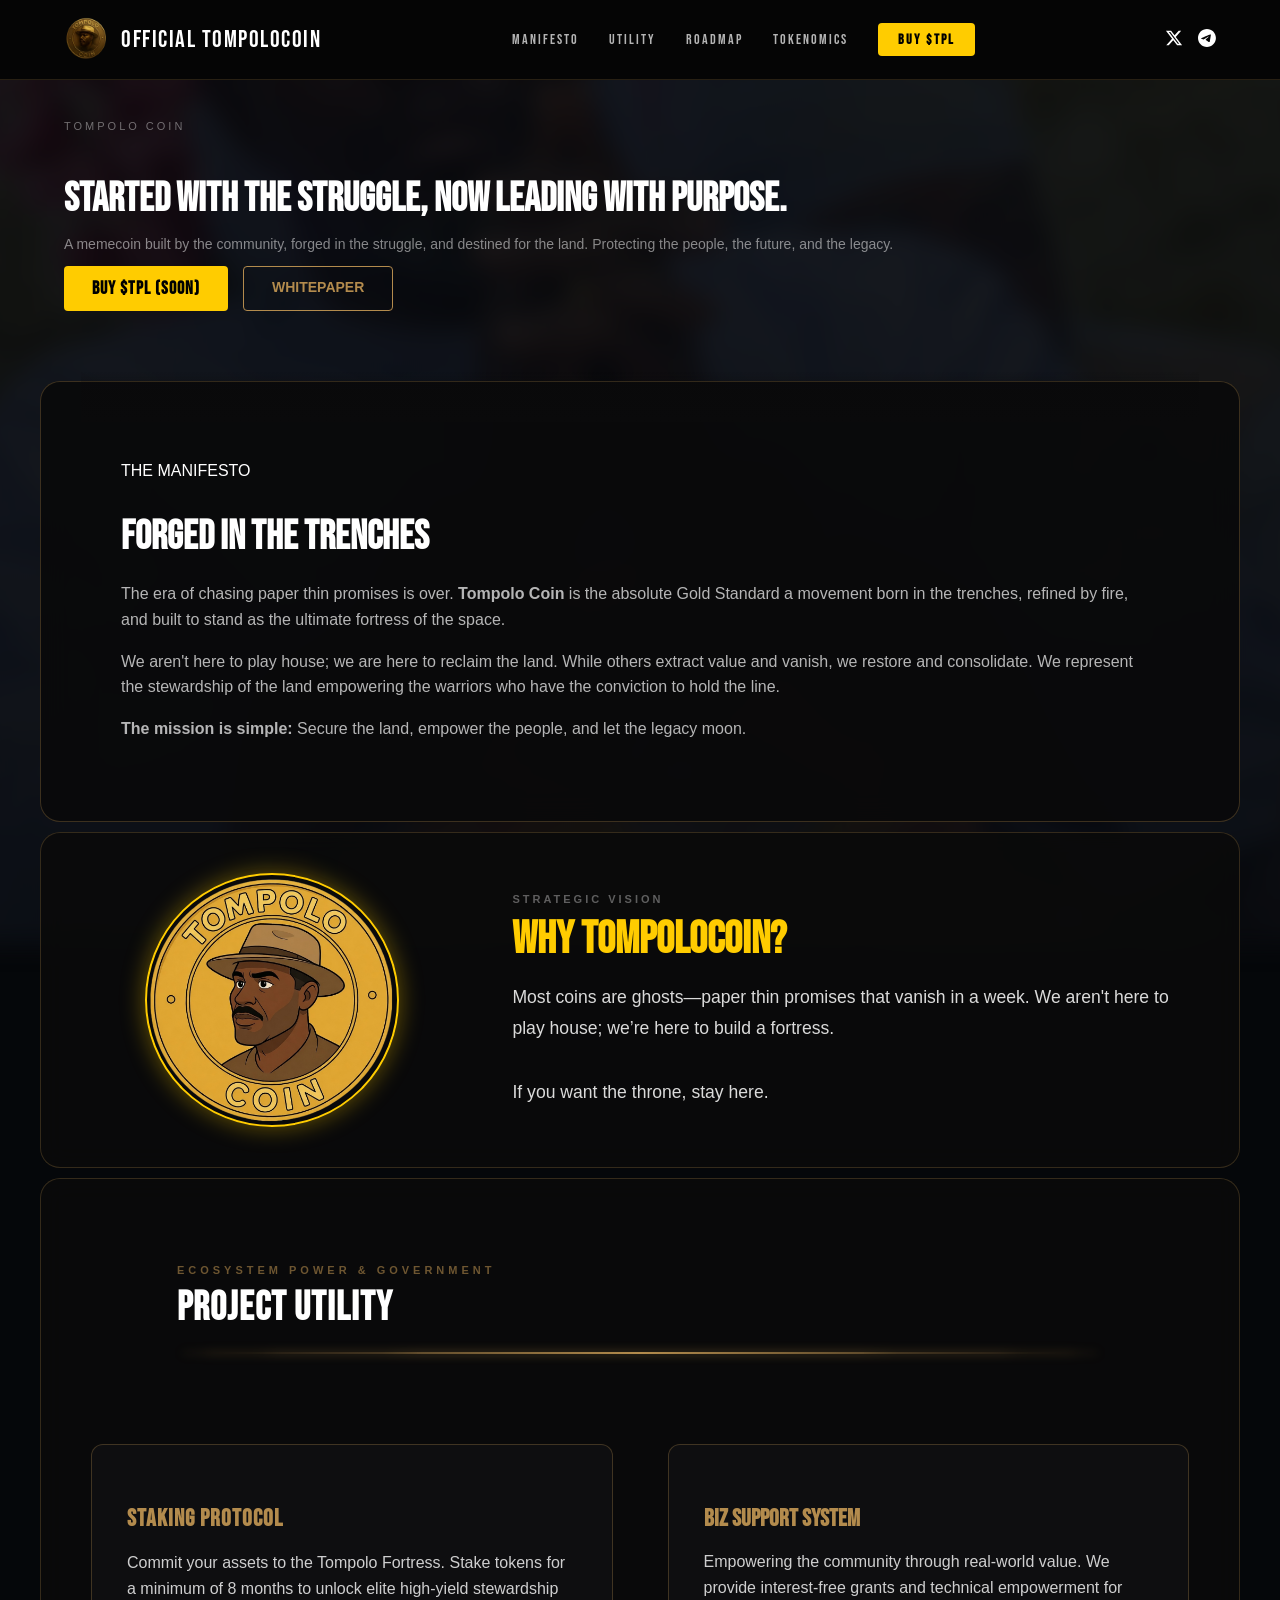
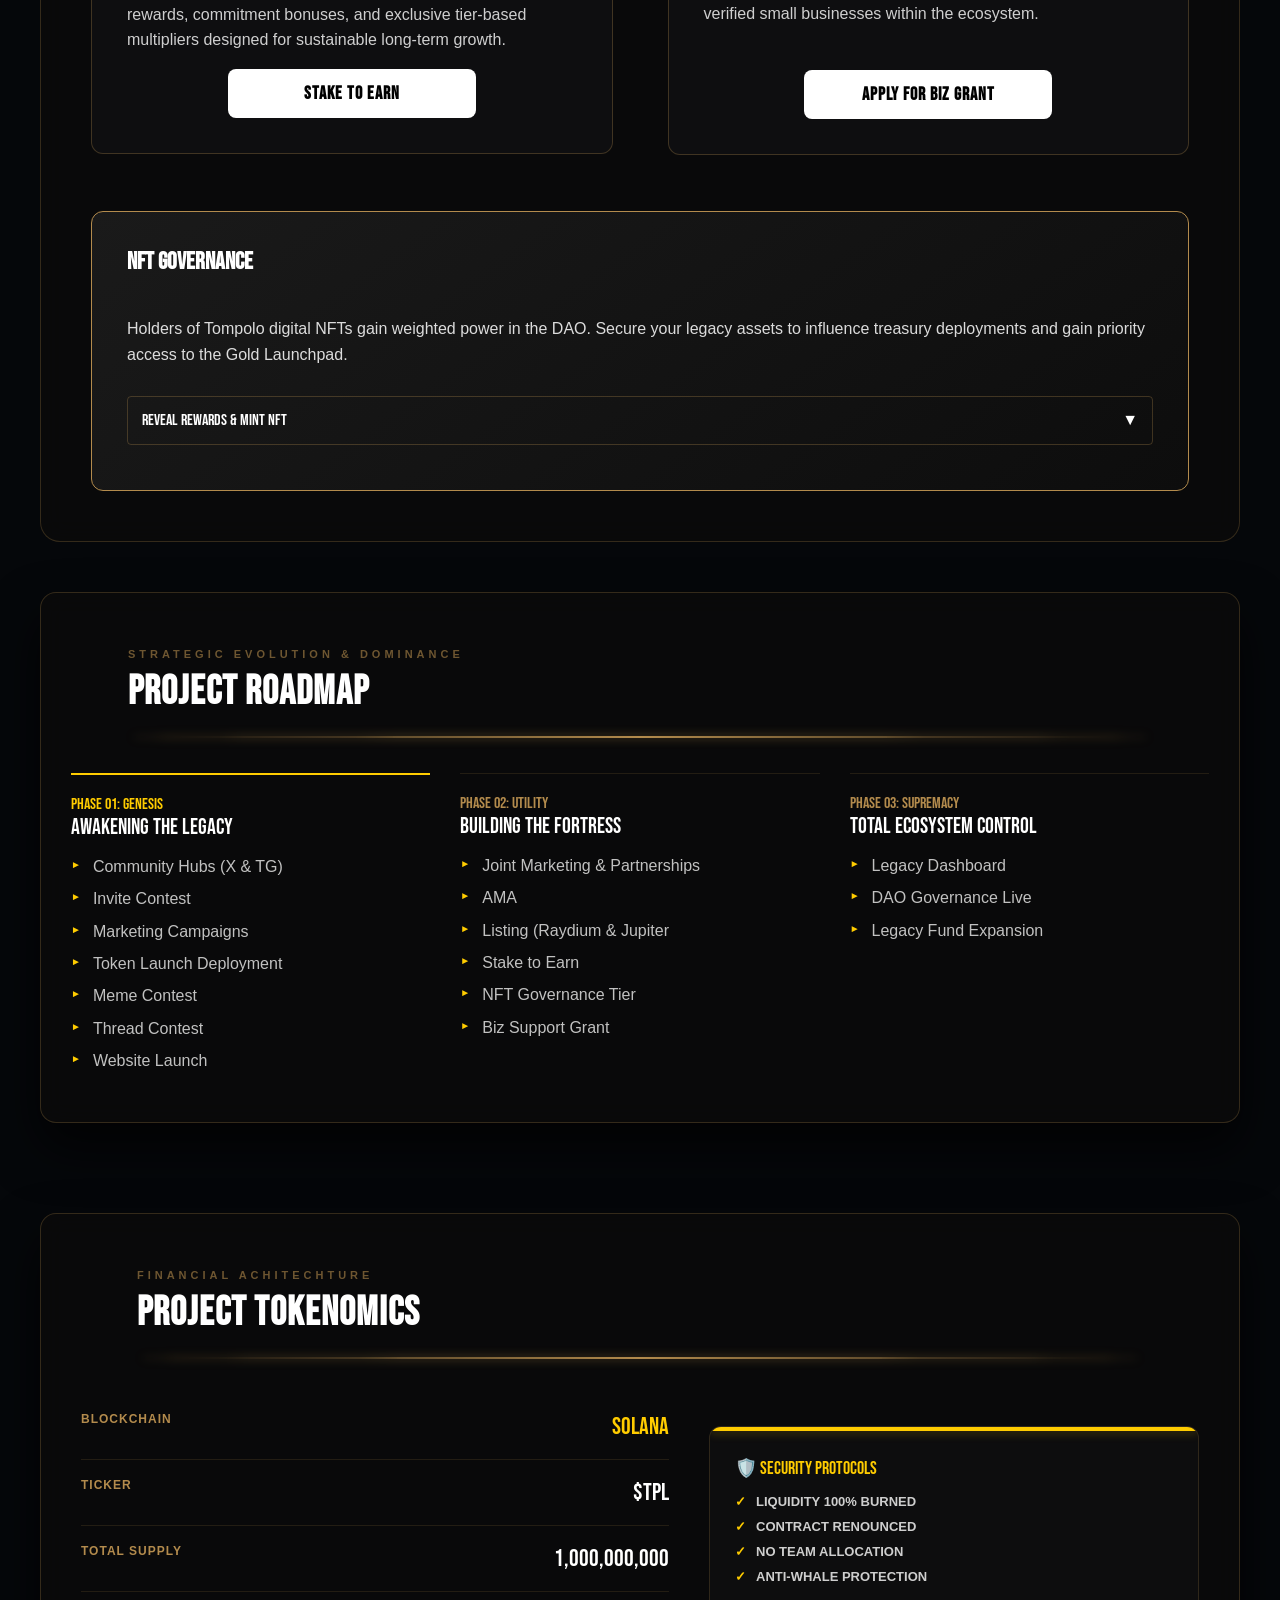
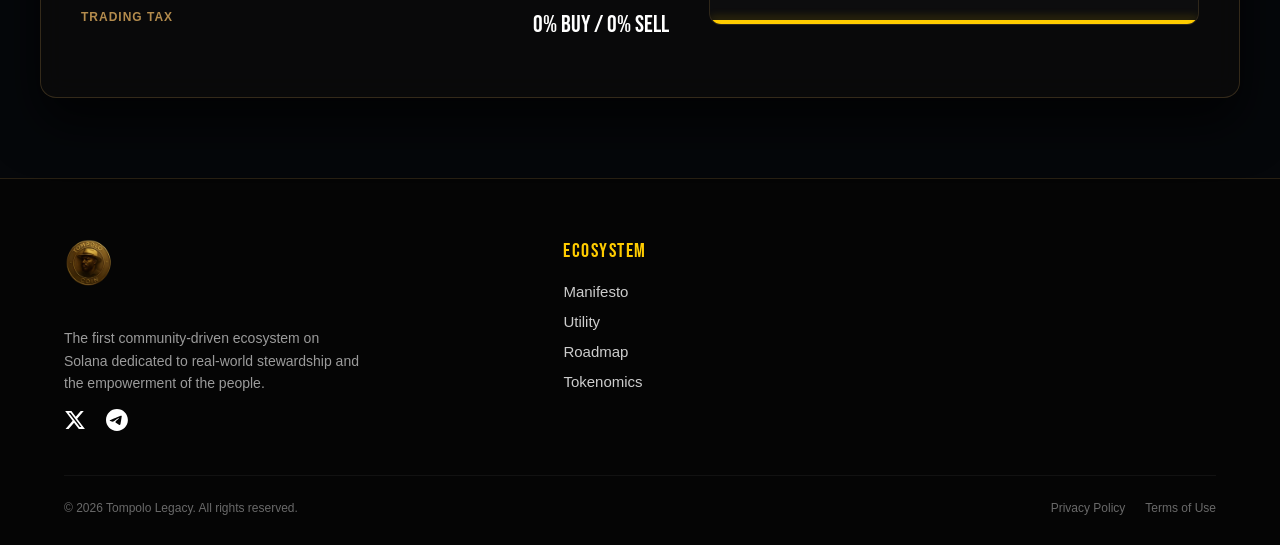
==== commit 1165cc6f: "Update index.html" ====
--- a/index.html
+++ b/index.html
@@ -529,8 +529,8 @@
     }
 </style>
 
-<section id="utility-section" class="universal-shell" style="margin-top: 10px !important; margin-bottom: 10px !important;">
-    <div style="max-width: 1200px; width: 90%; margin: 15px auto; box-sizing: border-box; padding: 0;">
+<section id="utility-section" class="universal-shell" style="margin-top: 5px !important; margin-bottom: 5px !important;">
+    <div style="max-width: 1200px; width: 90%; margin: 15px auto; box-sizing: border-box; padding: 30px  40px !important;">
      
      <p style="color: rgba(179, 139, 77, 0.6); font-size: 11px; letter-spacing: 4px; text-transform: uppercase; margin: 0; font-weight: bold;">Ecosystem power & Government</p>
      <h2 style="font-family: 'Bebas Neue'; font-size: 40px; color: #fff; margin: 8px 0; letter-spacing: 1px;">PROJECT UTILITY</h2>
@@ -635,6 +635,8 @@
         width: 90%;
         max-width: 1200px;
         margin: 30px auto !important; /* Forces consistent gap */
+        margin-top: 5px !important;
+        margin-bottom: 5px !important;
     }
 
     .roadmap-main-container {
--- a/styles.css
+++ b/styles.css
@@ -1,7 +1,7 @@
 /* SUBTLE DARK GOLD GLOW FOR 
     /* MOBILE VIEW ADJUSTMENTS */
  /* MOBILE VIEW ADJUSTMENTS */
-
+/* THE UNIVERSAL CONTAINER LOGIC */
 
 .dark-gold-glow {
     box-shadow: 0 0 20px rgba(179, 139, 77, 0.4); /* Uses your tan/gold color */
@@ -81,4 +81,4 @@
     backdrop-filter: blur(12px) !important;       /* Adds the premium faint blur */
     -webkit-backdrop-filter: blur(12px) !important;
     border: 1px solid rgba(179, 139, 77, 0.25) !important; /* Syncs border weight */
-}+}
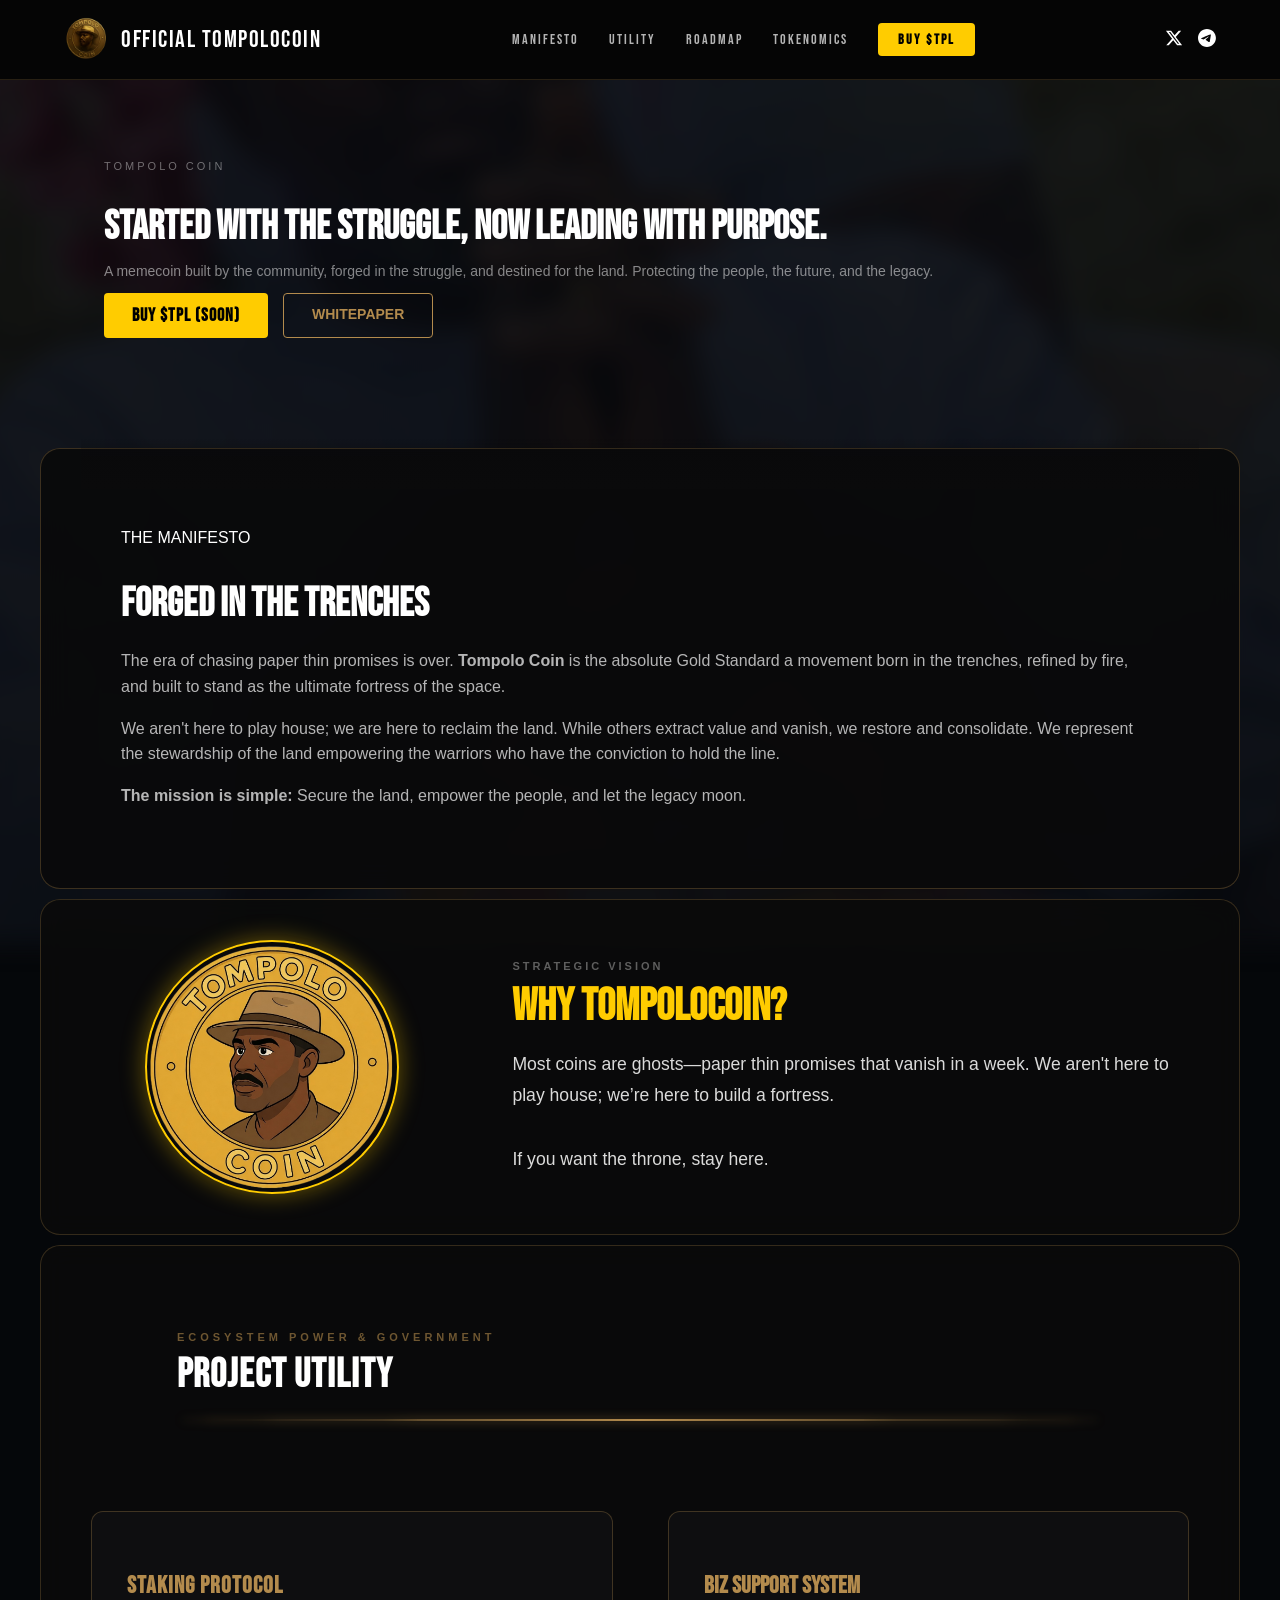
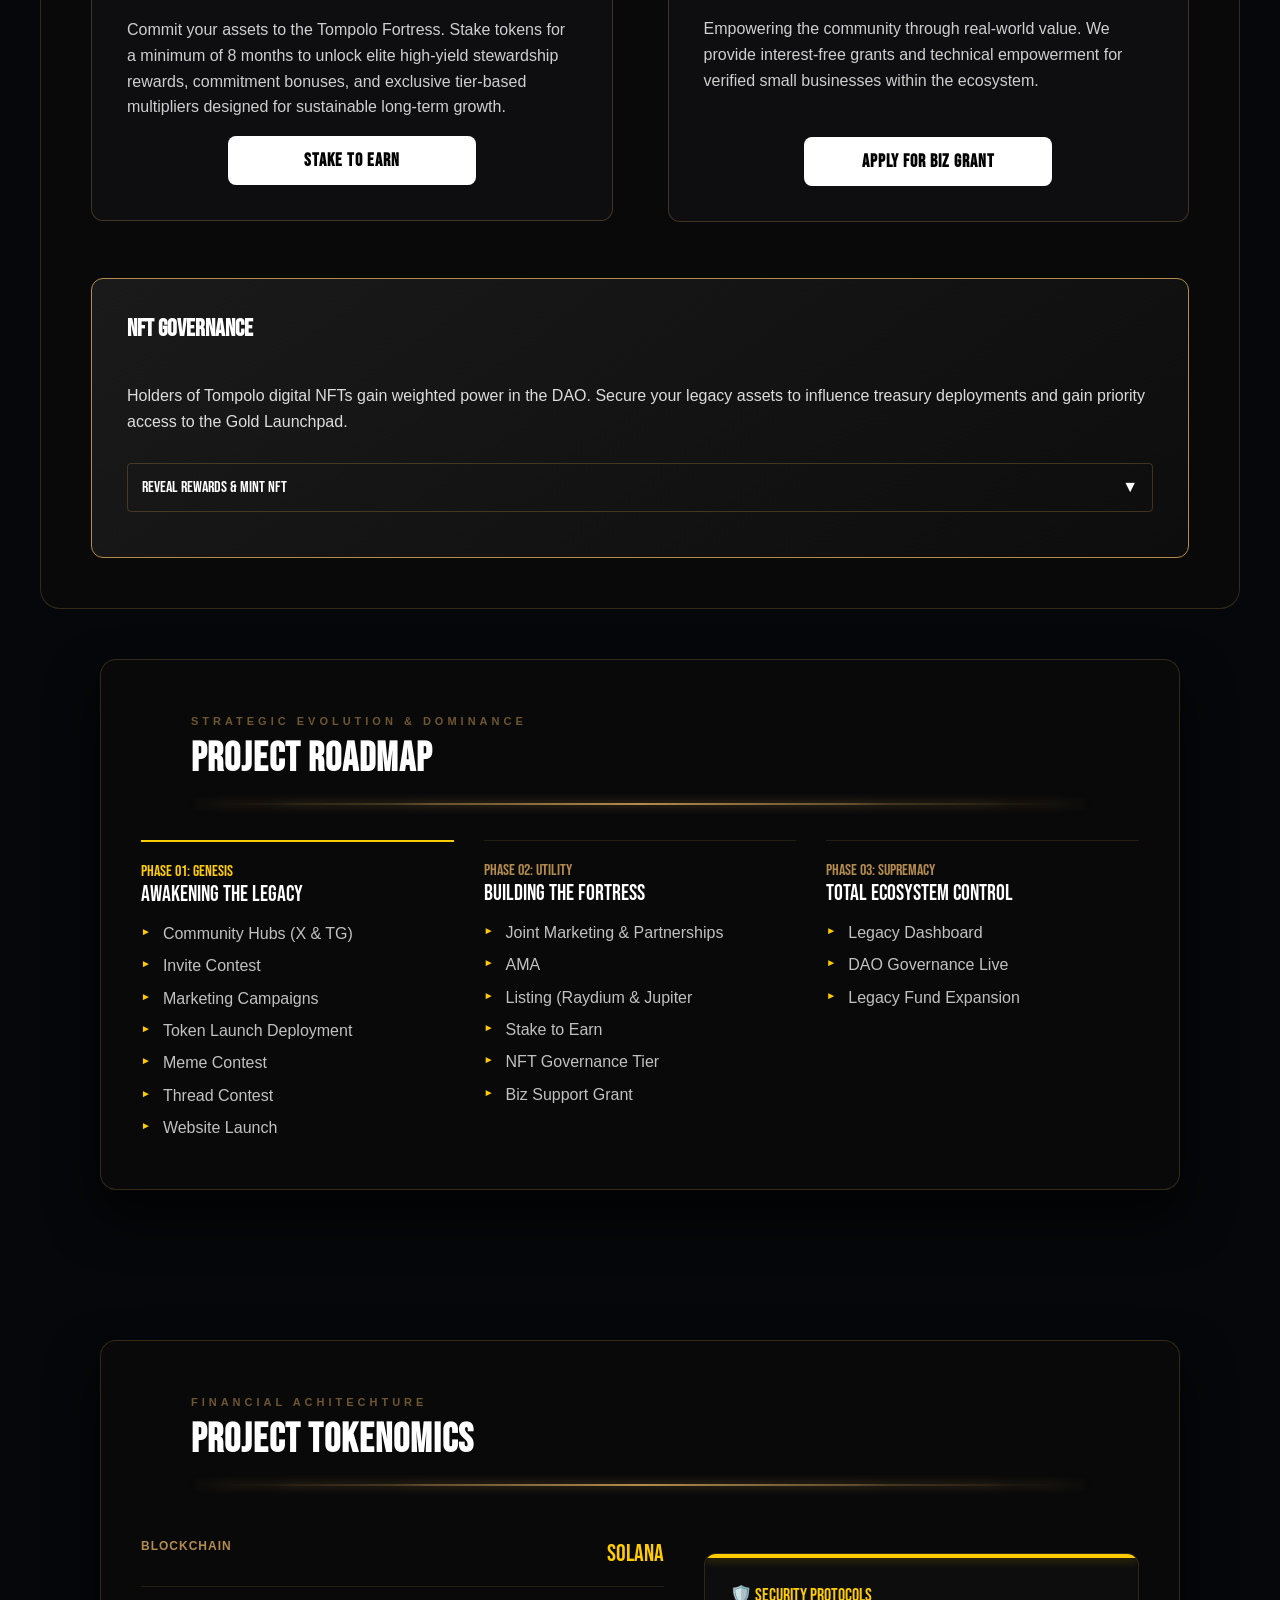
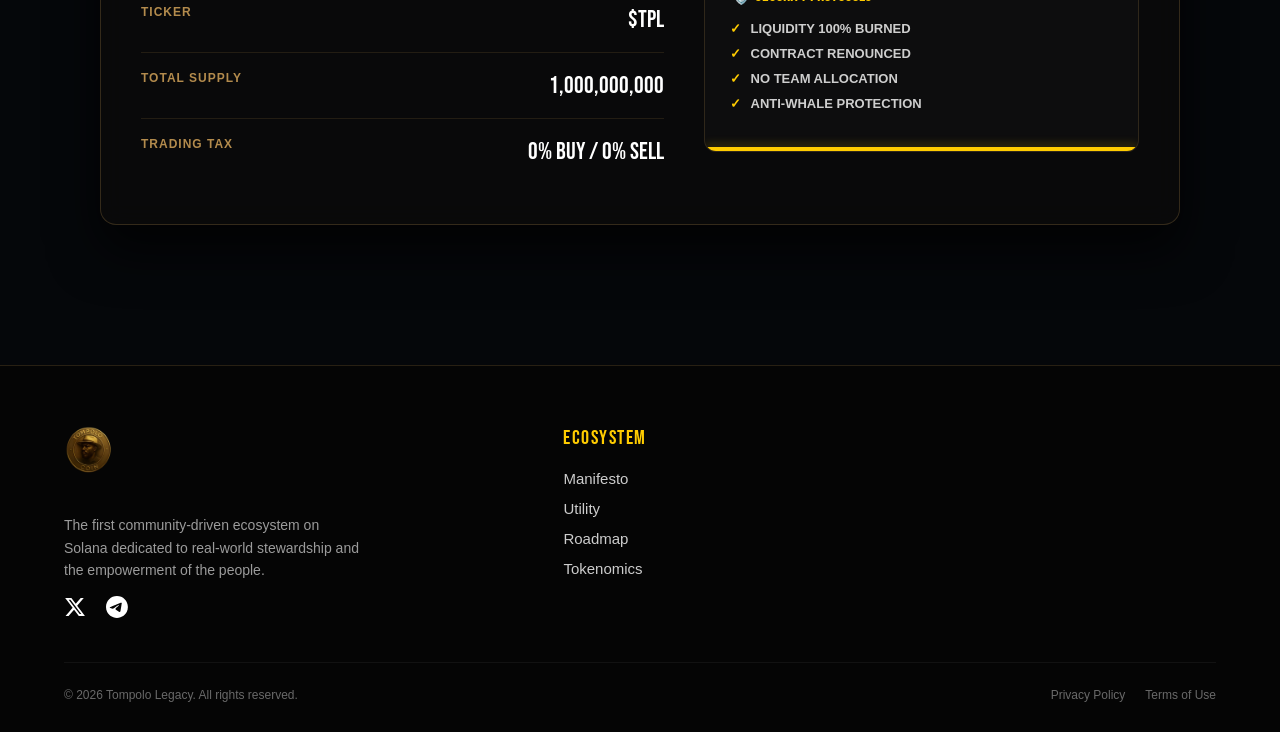
==== commit fc7a2dca: "Update index.html" ====
--- a/index.html
+++ b/index.html
@@ -56,6 +56,39 @@
     .log-line { position: absolute; left: 0; top: 0; width: 2px; height: 100%; background: linear-gradient(to bottom, #b38b4d, rgba(179, 139, 77, 0.1)); }
     .log-entry { margin-bottom: 40px; position: relative; }
     .log-dot { position: absolute; left: -36px; top: 5px; width: 12px; height: 12px; background: #0a0a0b; border: 2px solid #b38b4d; border-radius: 50%; }
+/* --- THE MASTER ALIGNMENT FIX --- */
+
+/* 1. This forces every main section to have the EXACT same width and centering */
+.hero-wrapper .section-container,
+.about-container-fixed,
+.universal-shell,
+.roadmap-main-container,
+.token-main-container {
+    width: 90% !important;
+    max-width: 1200px !important;
+    margin: 0 auto 60px auto !important; /* This 60px creates the uniform gap */
+    padding: 40px !important;
+    box-sizing: border-box !important;
+    display: block !important;
+}
+
+/* 2. This makes the gaps identical on Mobile */
+@media screen and (max-width: 900px) {
+    .hero-wrapper .section-container,
+    .about-container-fixed,
+    .universal-shell,
+    .roadmap-main-container,
+    .token-main-container {
+        width: 95% !important;
+        margin-bottom: 30px !important; /* Smaller gap for mobile screens */
+        padding: 25px 20px !important;
+    }
+}
+
+/* 3. Smooth scrolling so the menu doesn't 'jump' */
+html {
+    scroll-behavior: smooth;
+}
 </style>
 </head>
 
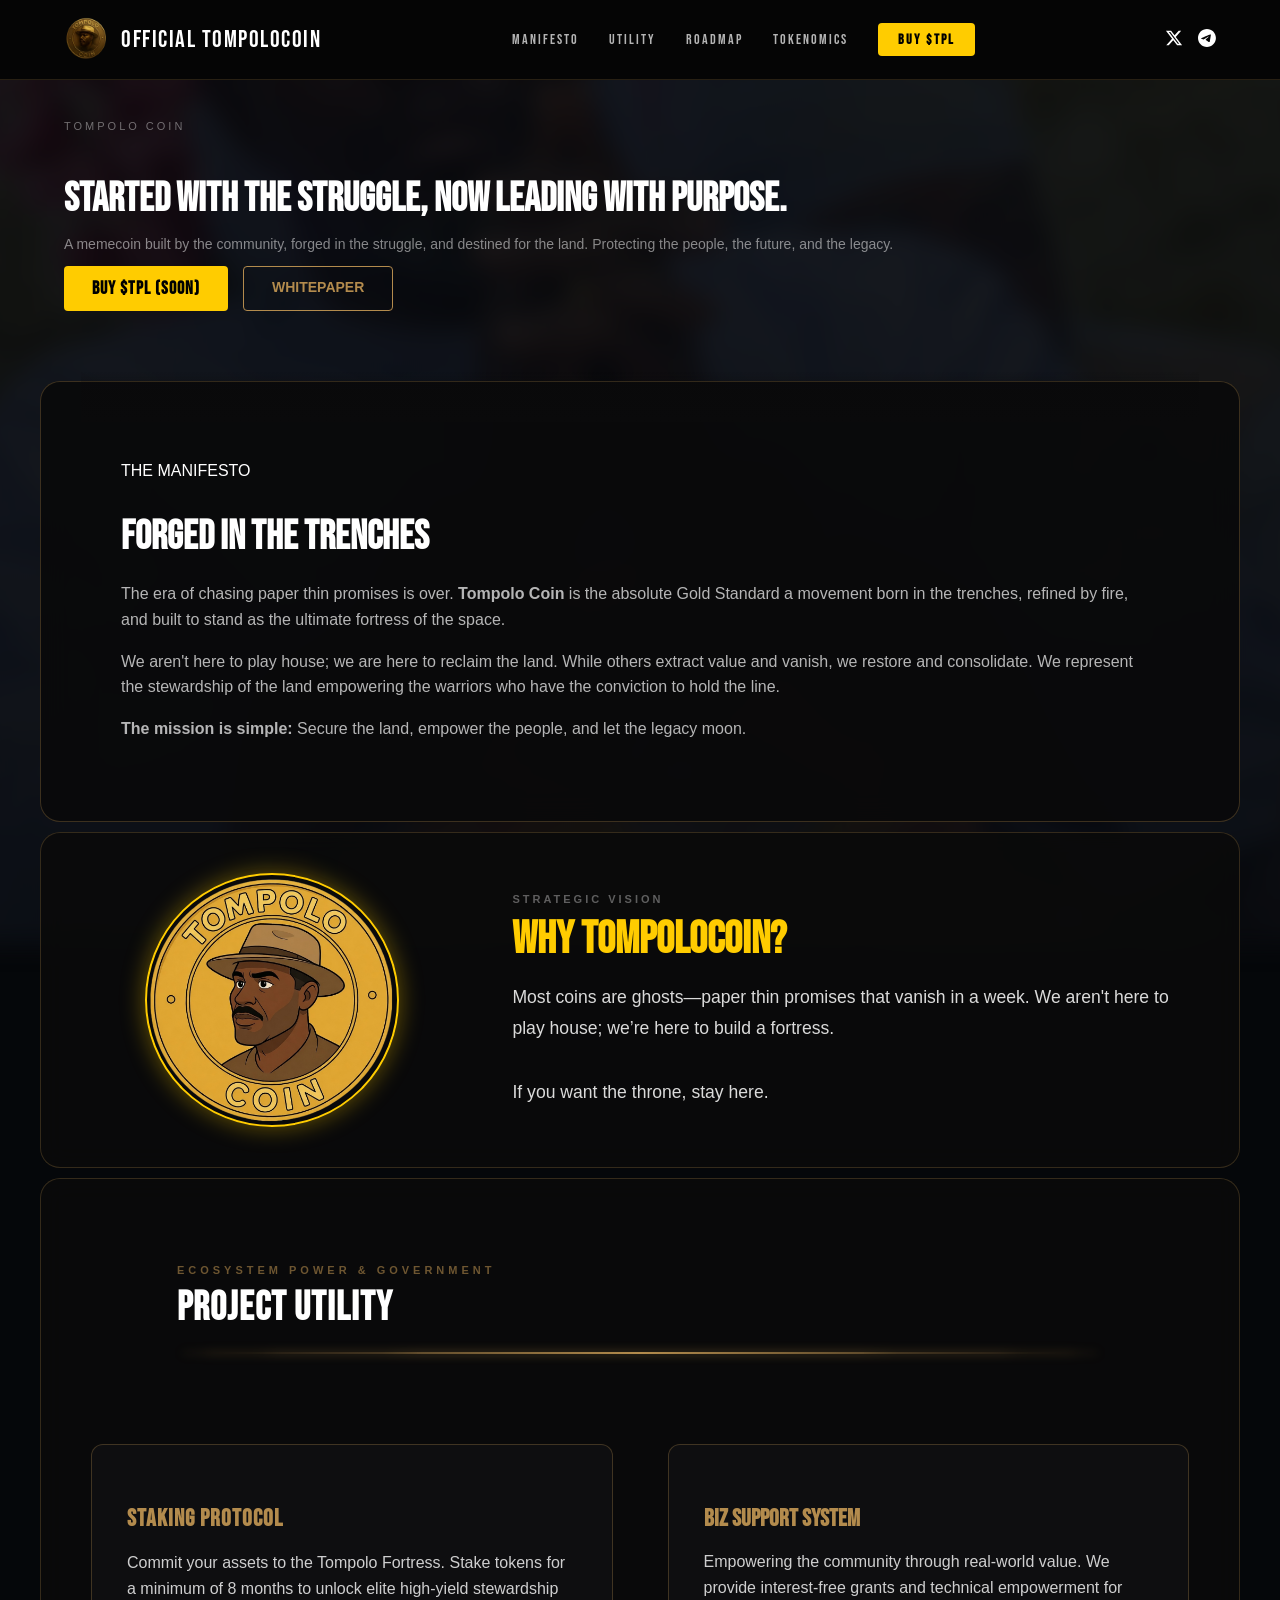
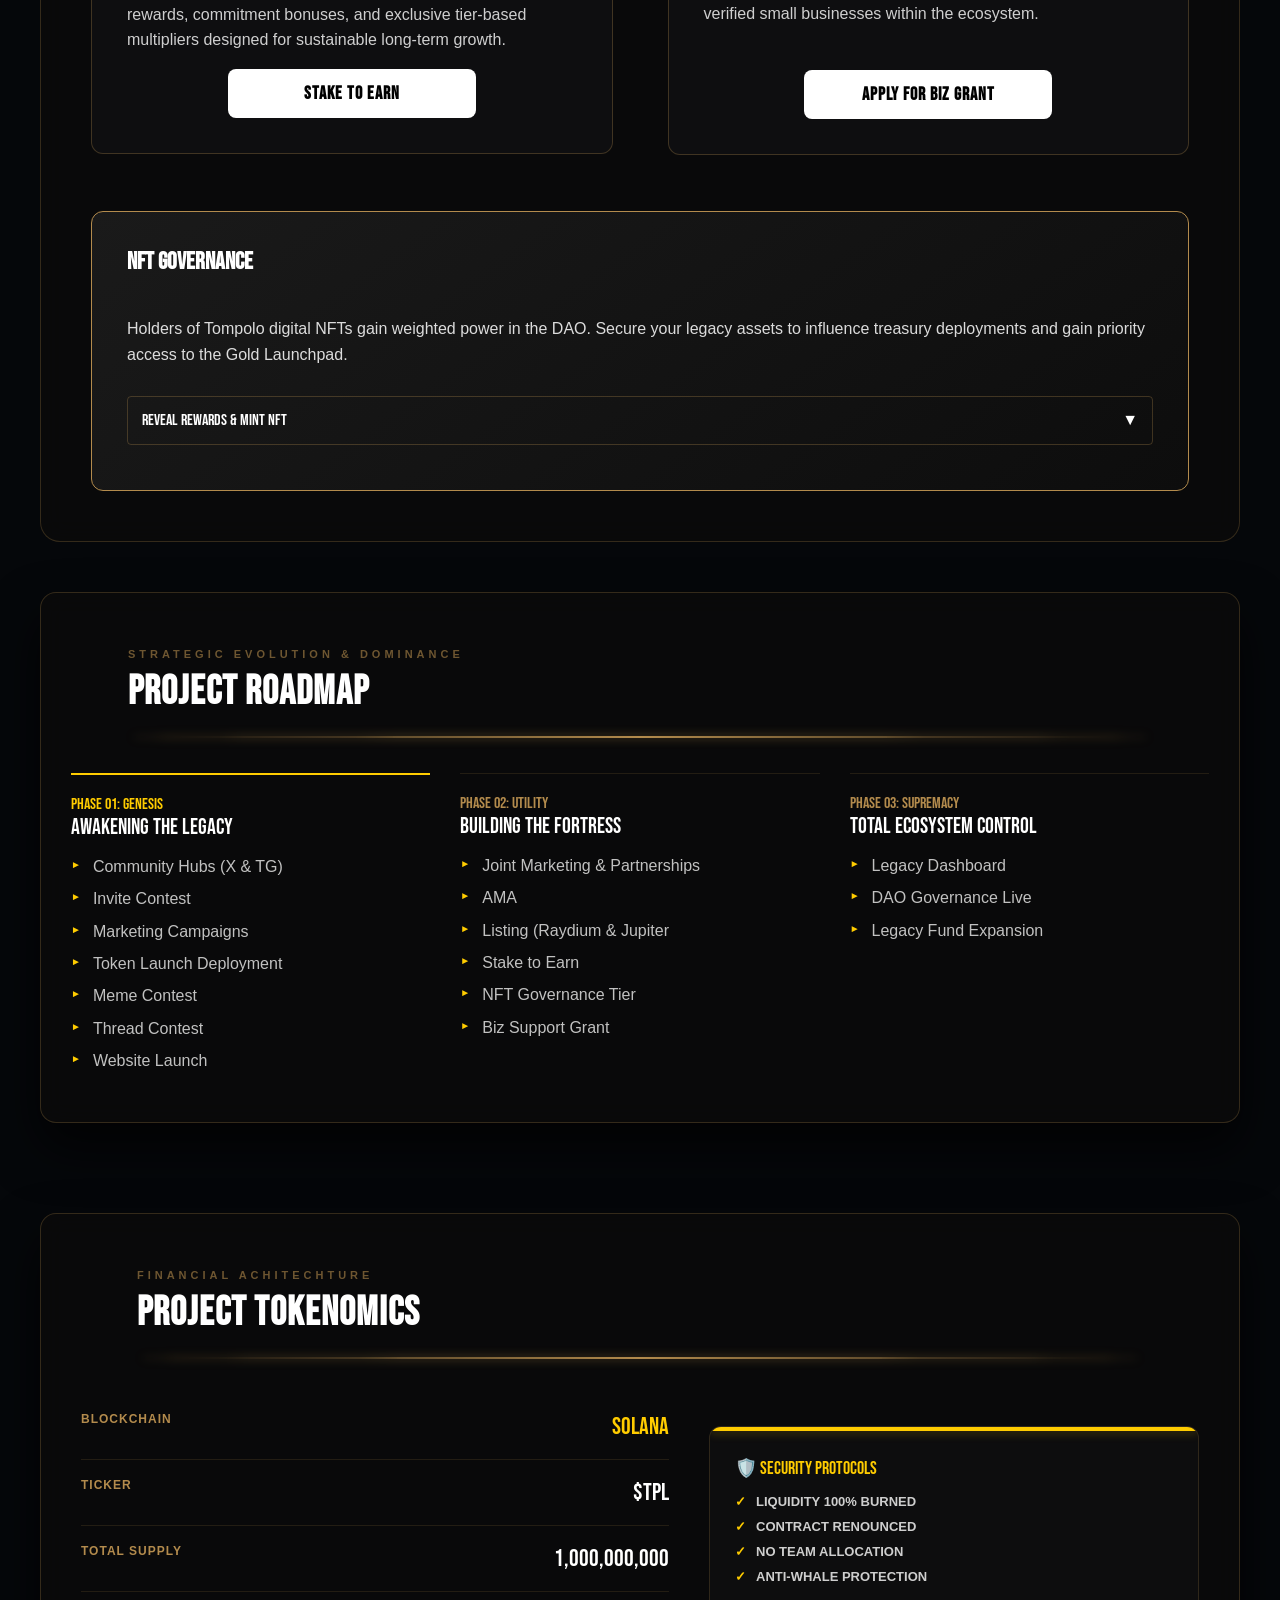
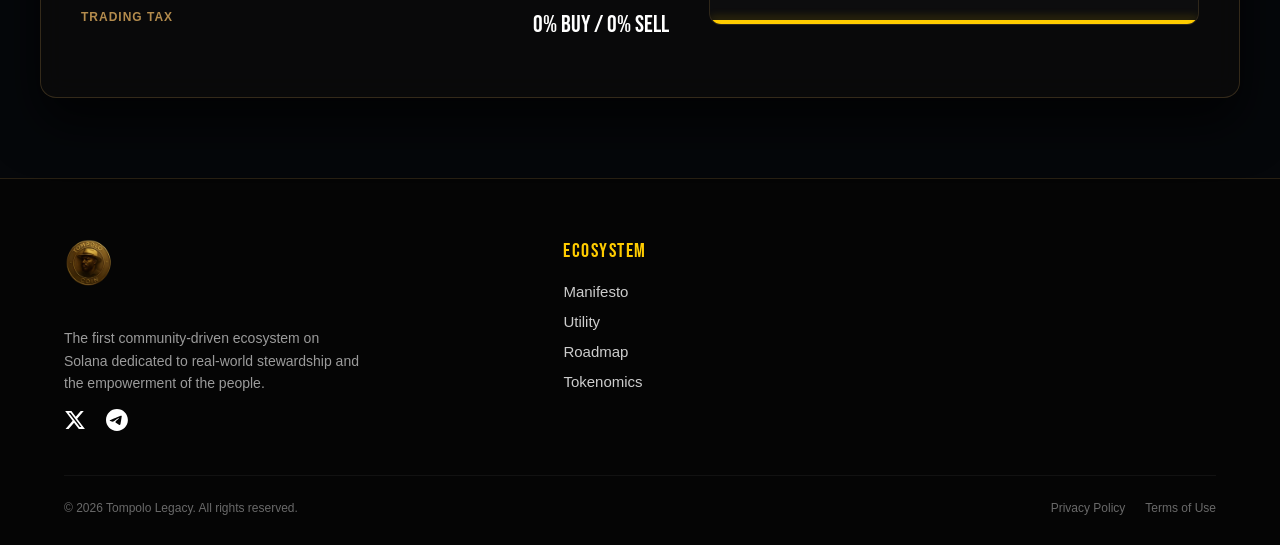
==== commit 6d90670c: "Update index.html" ====
--- a/index.html
+++ b/index.html
@@ -59,33 +59,6 @@
 /* --- THE MASTER ALIGNMENT FIX --- */
 
 /* 1. This forces every main section to have the EXACT same width and centering */
-.hero-wrapper .section-container,
-.about-container-fixed,
-.universal-shell,
-.roadmap-main-container,
-.token-main-container {
-    width: 90% !important;
-    max-width: 1200px !important;
-    margin: 0 auto 60px auto !important; /* This 60px creates the uniform gap */
-    padding: 40px !important;
-    box-sizing: border-box !important;
-    display: block !important;
-}
-
-/* 2. This makes the gaps identical on Mobile */
-@media screen and (max-width: 900px) {
-    .hero-wrapper .section-container,
-    .about-container-fixed,
-    .universal-shell,
-    .roadmap-main-container,
-    .token-main-container {
-        width: 95% !important;
-        margin-bottom: 30px !important; /* Smaller gap for mobile screens */
-        padding: 25px 20px !important;
-    }
-}
-
-/* 3. Smooth scrolling so the menu doesn't 'jump' */
 html {
     scroll-behavior: smooth;
 }
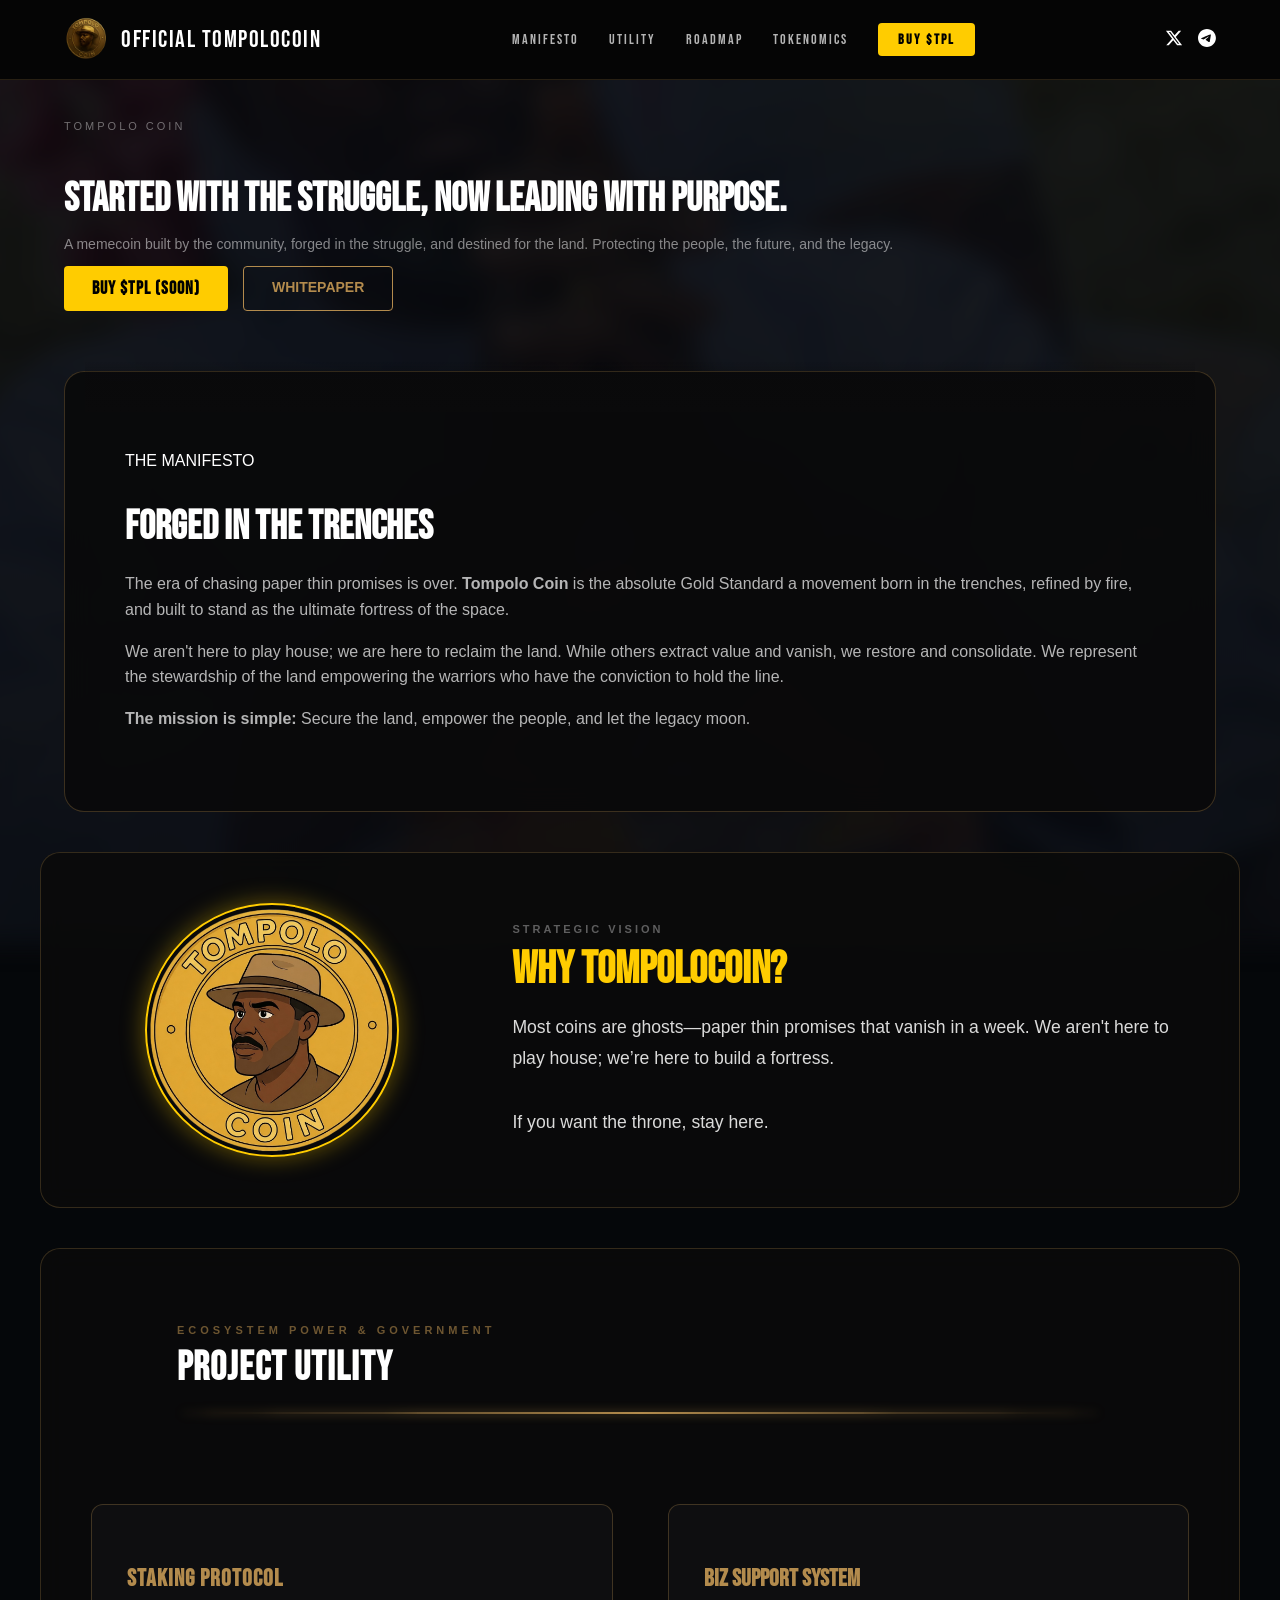
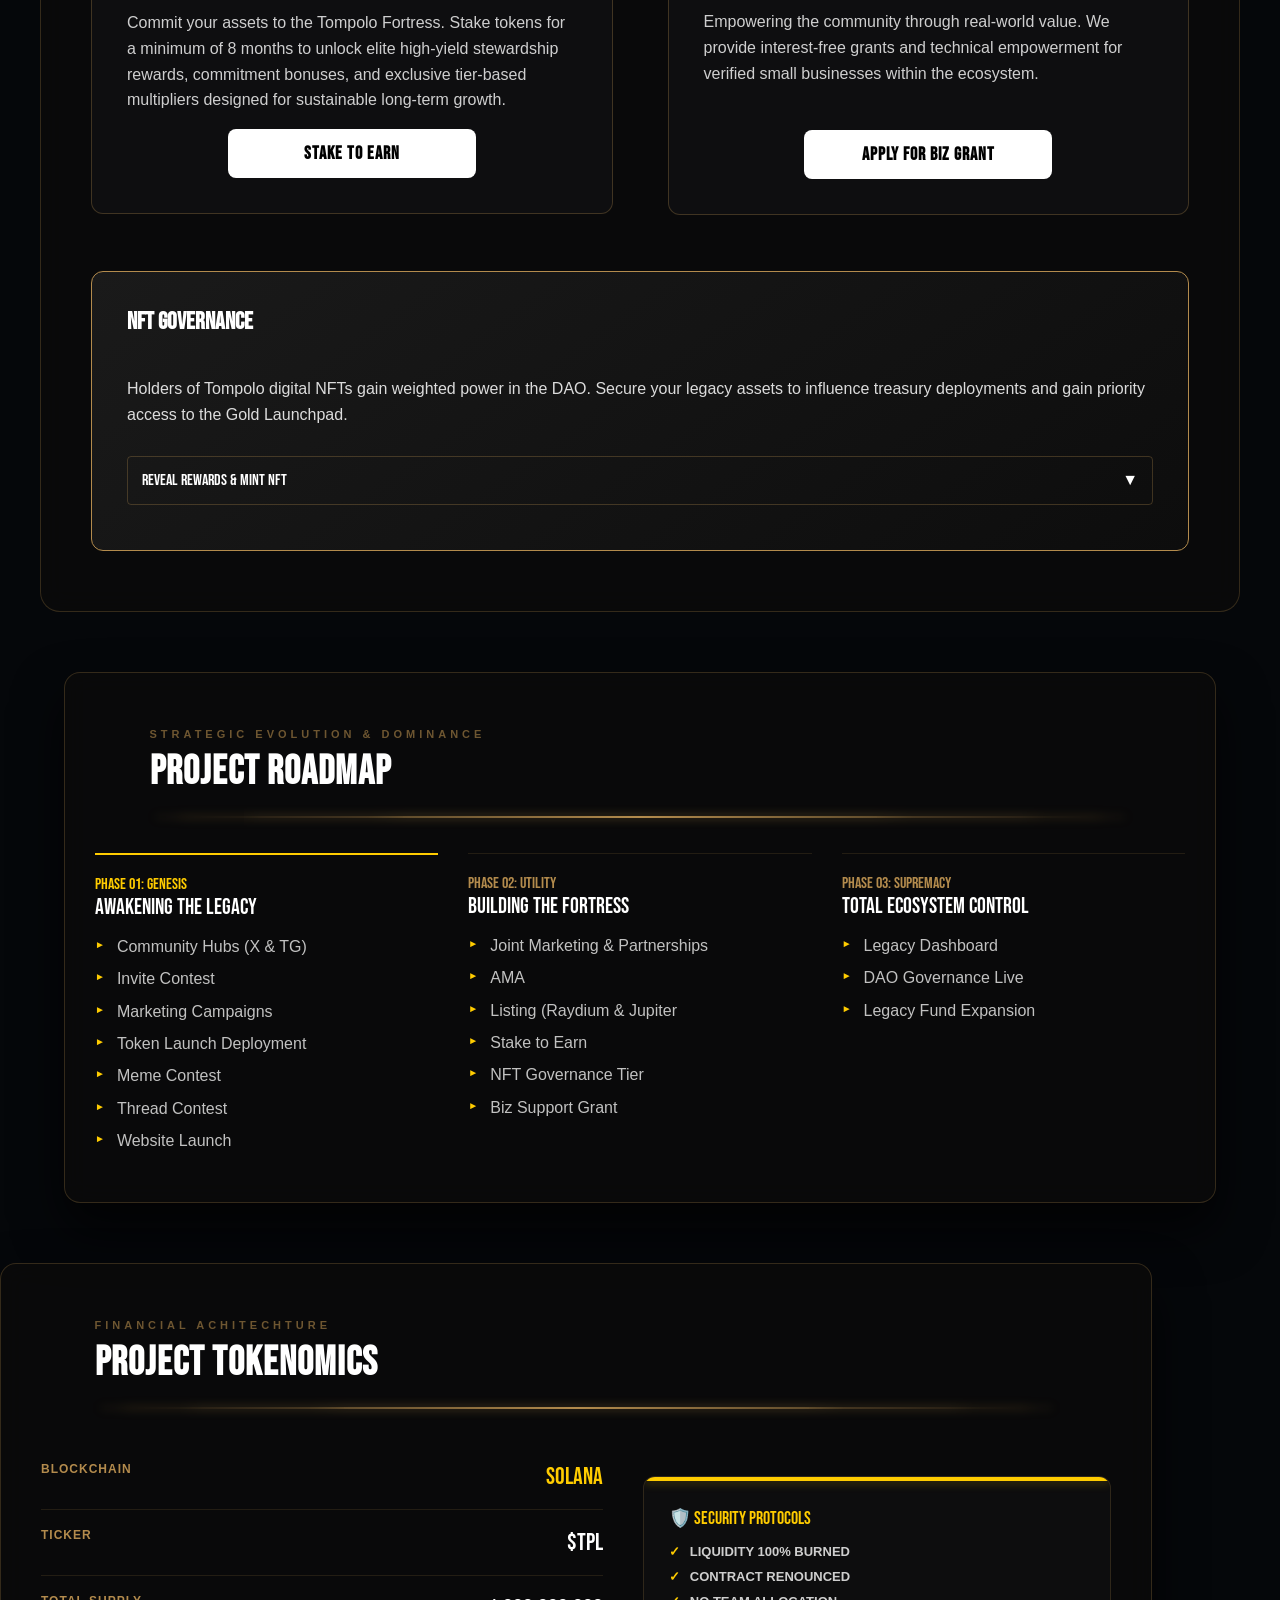
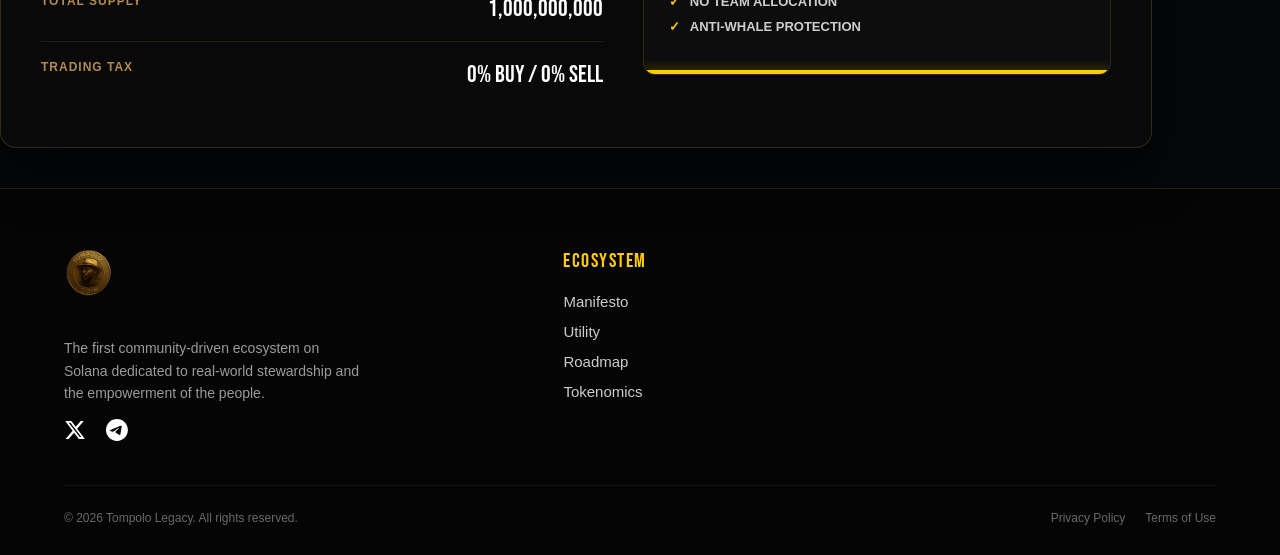
==== commit 59ffcfdf: "Update index.html" ====
--- a/index.html
+++ b/index.html
@@ -23,7 +23,16 @@
         margin-top: 15px !important; 
     margin-bottom: 15px !important;
     }
-
+/* FORCES ALL SECTIONS TO SIT TIGHT LIKE GAP 1 */
+    @media screen and (min-width: 1024px) {
+    #utility-section, 
+    #roadmap-section, 
+    #tokenomics-section {
+        margin-top: 5px !important;    /* Forces 5px space above */
+        margin-bottom: 5px !important; /* Forces 5px space below */
+        padding-top: 30px !important;  /* Normalizes internal space */
+    }
+}
     @media screen and (min-width: 1024px) {
         .universal-shell {
             /* WINDOWS VIEW: Matches the Manifesto Image width */
@@ -61,6 +70,17 @@
 /* 1. This forces every main section to have the EXACT same width and centering */
 html {
     scroll-behavior: smooth;
+}
+
+    /* FORCES ALL SECTIONS TO SIT TIGHT LIKE GAP 1 */
+@media screen and (min-width: 1024px) {
+    #utility-section, 
+    #roadmap-section, 
+    #tokenomics-section {
+        margin-top: 5px !important;    /* Forces 5px space above */
+        margin-bottom: 5px !important; /* Forces 5px space below */
+        padding-top: 30px !important;  /* Normalizes internal space */
+    }
 }
 </style>
 </head>
@@ -382,22 +402,6 @@
     .about-text-content {
         padding: 40px;
     }
-
-      /* THE MASTER BALANCE: This forces Windows to match Mobile gaps exactly */
-    @media screen and (min-width: 1024px) {
-
-        .about-container-fixed,
-        #why-tompolo-section,
-        #utility-section,
-        #roadmap-section,
-        #tokenomics-section {
-            width: 100% !important;
-            max-width: 1200px !important;
-            /* This is the line that fixes the balance: */
-            margin: 10px auto !important;
-            padding: 40px !important;
-        }
-    }
 </style>
 
 <section class="about-section" id="about">
@@ -535,7 +539,7 @@
     }
 </style>
 
-<section id="utility-section" class="universal-shell" style="margin-top: 5px !important; margin-bottom: 5px !important;">
+<section id="utility-section" class="universal-shell">
     <div style="max-width: 1200px; width: 90%; margin: 15px auto; box-sizing: border-box; padding: 30px  40px !important;">
      
      <p style="color: rgba(179, 139, 77, 0.6); font-size: 11px; letter-spacing: 4px; text-transform: uppercase; margin: 0; font-weight: bold;">Ecosystem power & Government</p>
@@ -641,9 +645,7 @@
         width: 90%;
         max-width: 1200px;
         margin: 30px auto !important; /* Forces consistent gap */
-        margin-top: 5px !important;
-        margin-bottom: 5px !important;
-    }
+           }
 
     .roadmap-main-container {
         background: #080809; 
@@ -753,7 +755,7 @@
     }
 </style>
 
-<section id="roadmap-section" style="margin: 10px auto !important;">
+<section id="roadmap-section">
     <div class="roadmap-main-container">
         
         <div style="max-width: 1200px; width: 90%; margin: 15px auto; box-sizing: border-box; padding: 0;">
@@ -819,7 +821,7 @@
     #tokenomics-section {
         width: 90%;
         max-width: 1200px;
-        margin: 10px auto !important;
+       
     }
 
     .token-main-container {
@@ -940,7 +942,7 @@
     }
 </style>
 
-<section id="tokenomics-section" style="margin: 10px auto !important;">
+<section id="tokenomics-section">
     <div class="token-main-container">
         
                
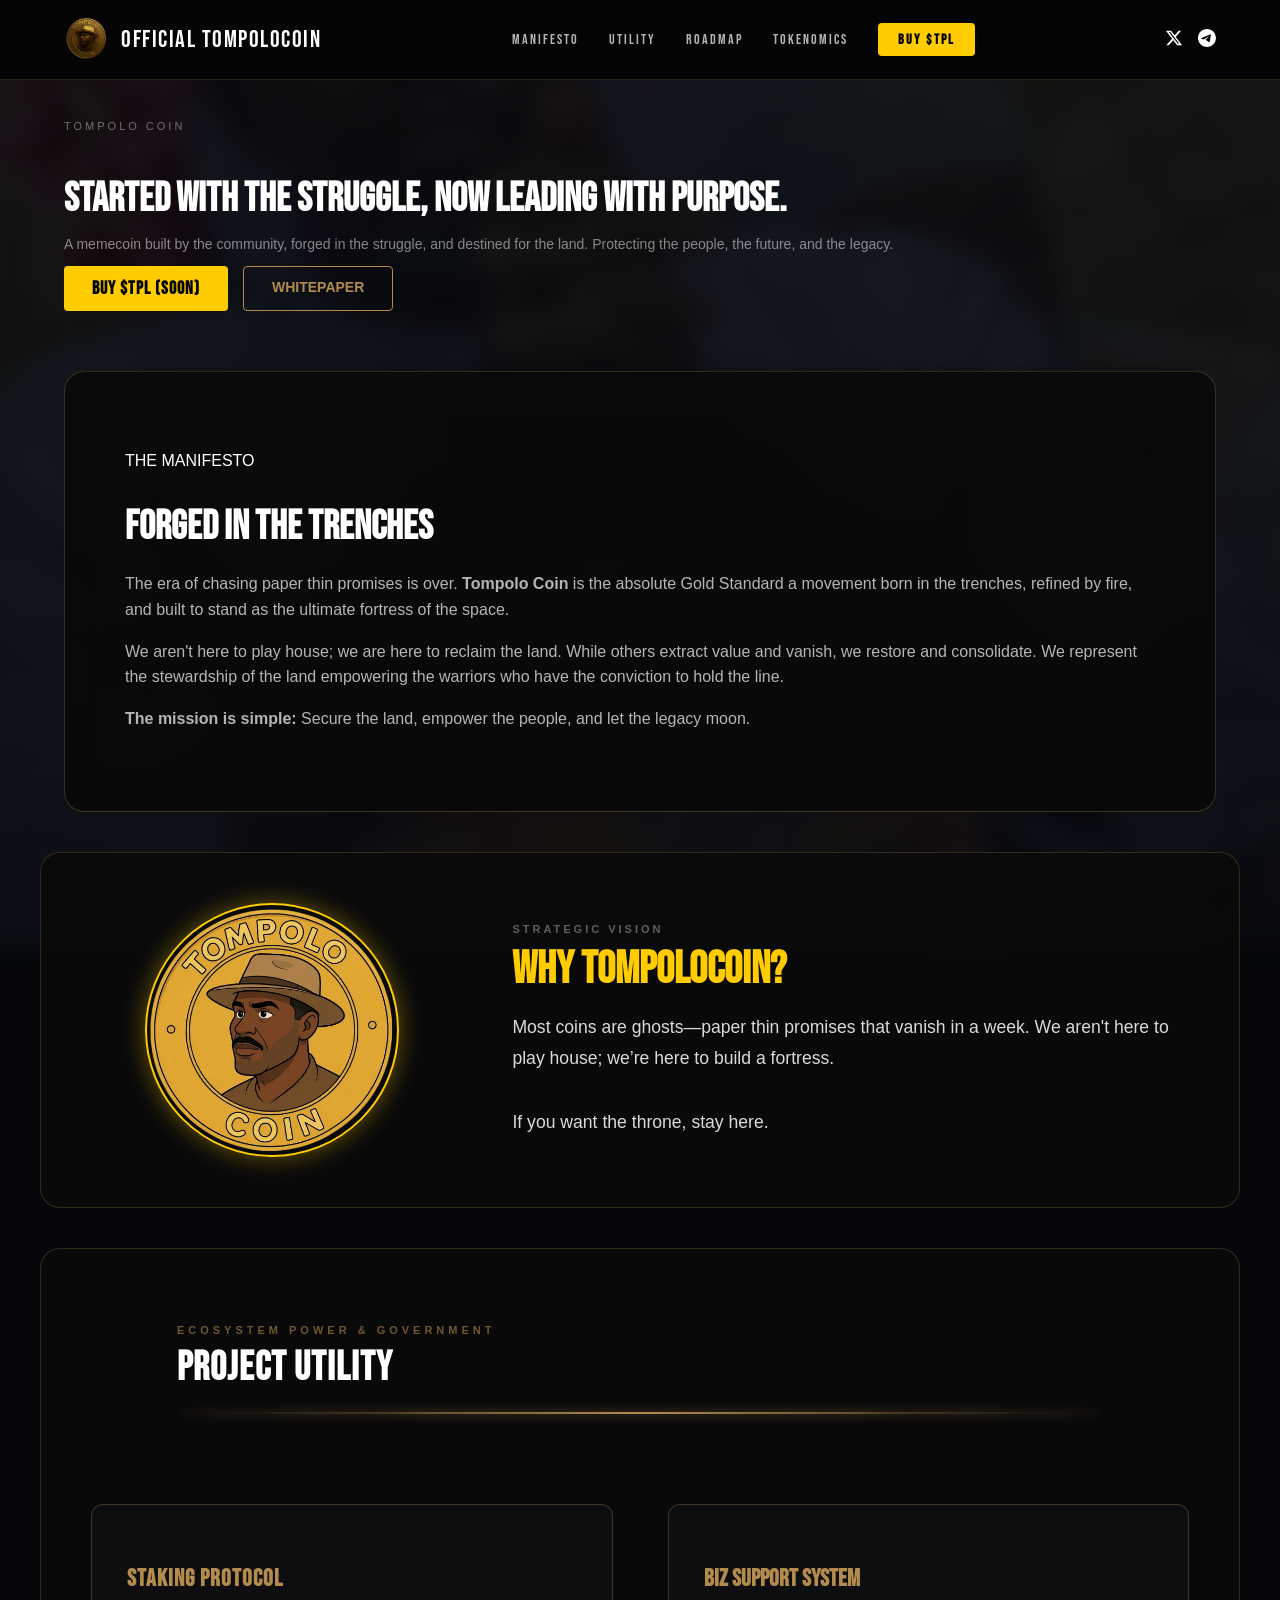
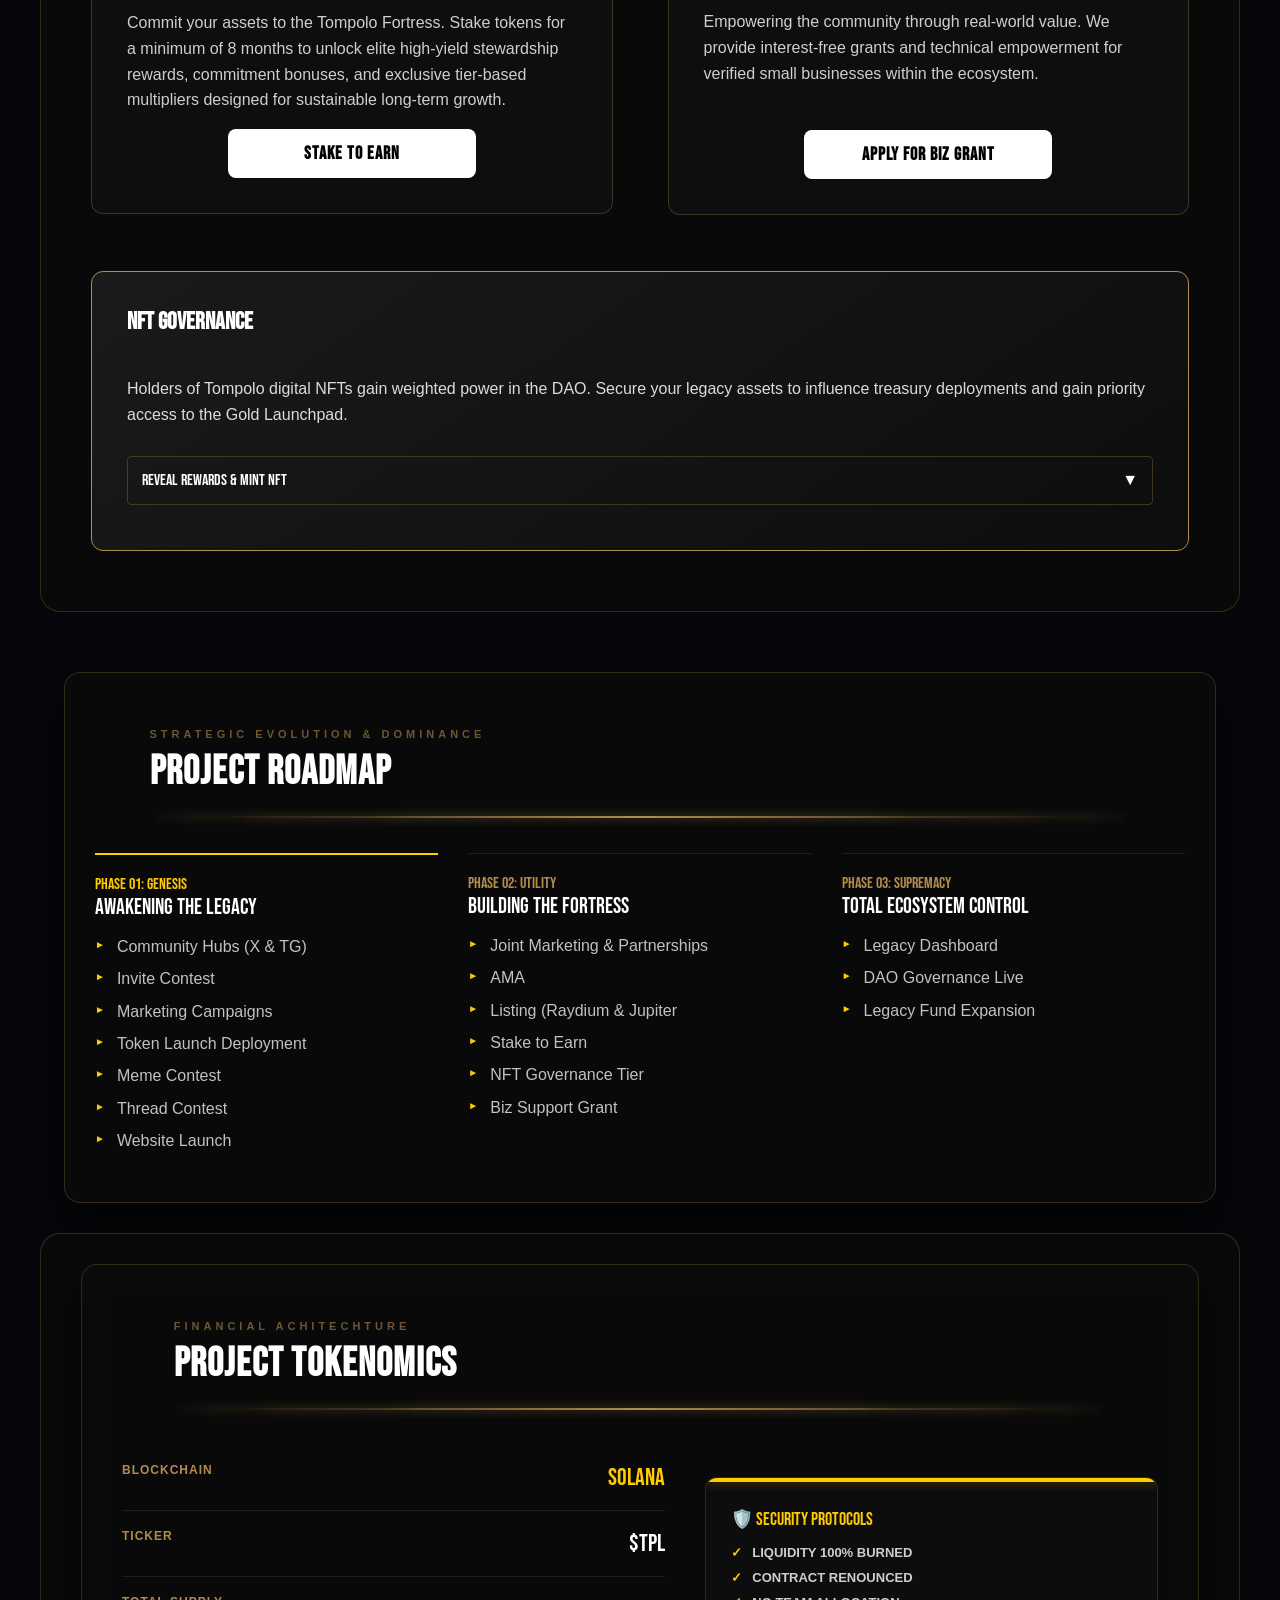
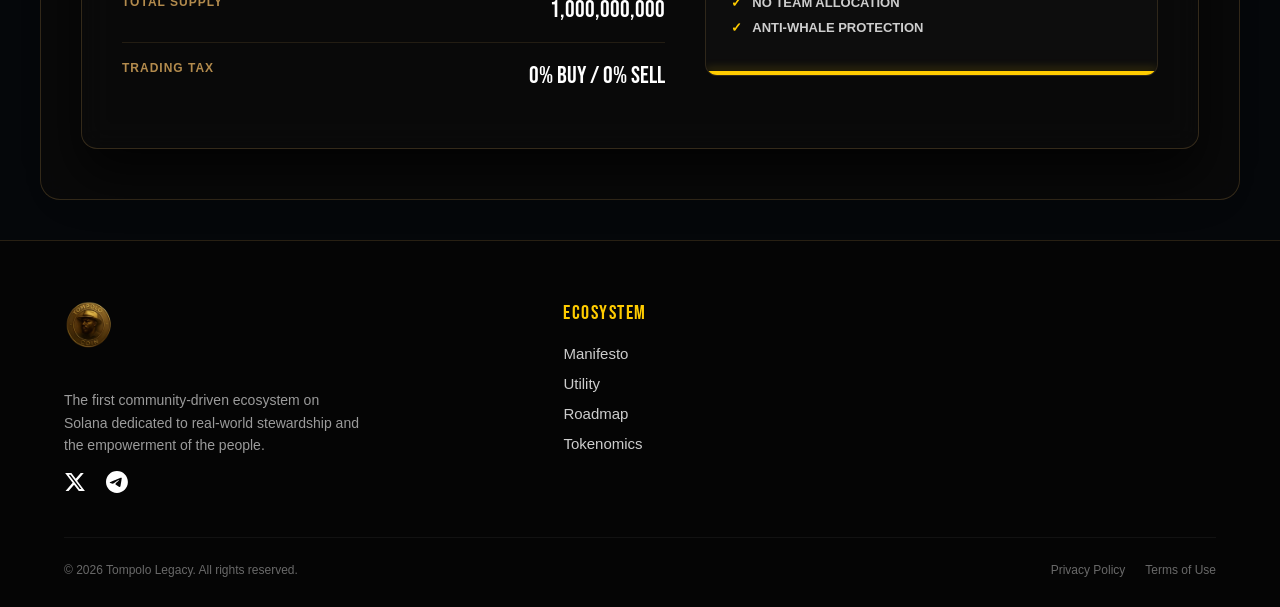
==== commit 7825254d: "Update index.html" ====
--- a/index.html
+++ b/index.html
@@ -821,6 +821,9 @@
     #tokenomics-section {
         width: 90%;
         max-width: 1200px;
+        margin-right: auto !important;
+         margin-left: auto !important;
+         display: block !important;
        
     }
 
@@ -942,7 +945,7 @@
     }
 </style>
 
-<section id="tokenomics-section">
+<section id="tokenomics-section" class="universal-shell">
     <div class="token-main-container">
         
                
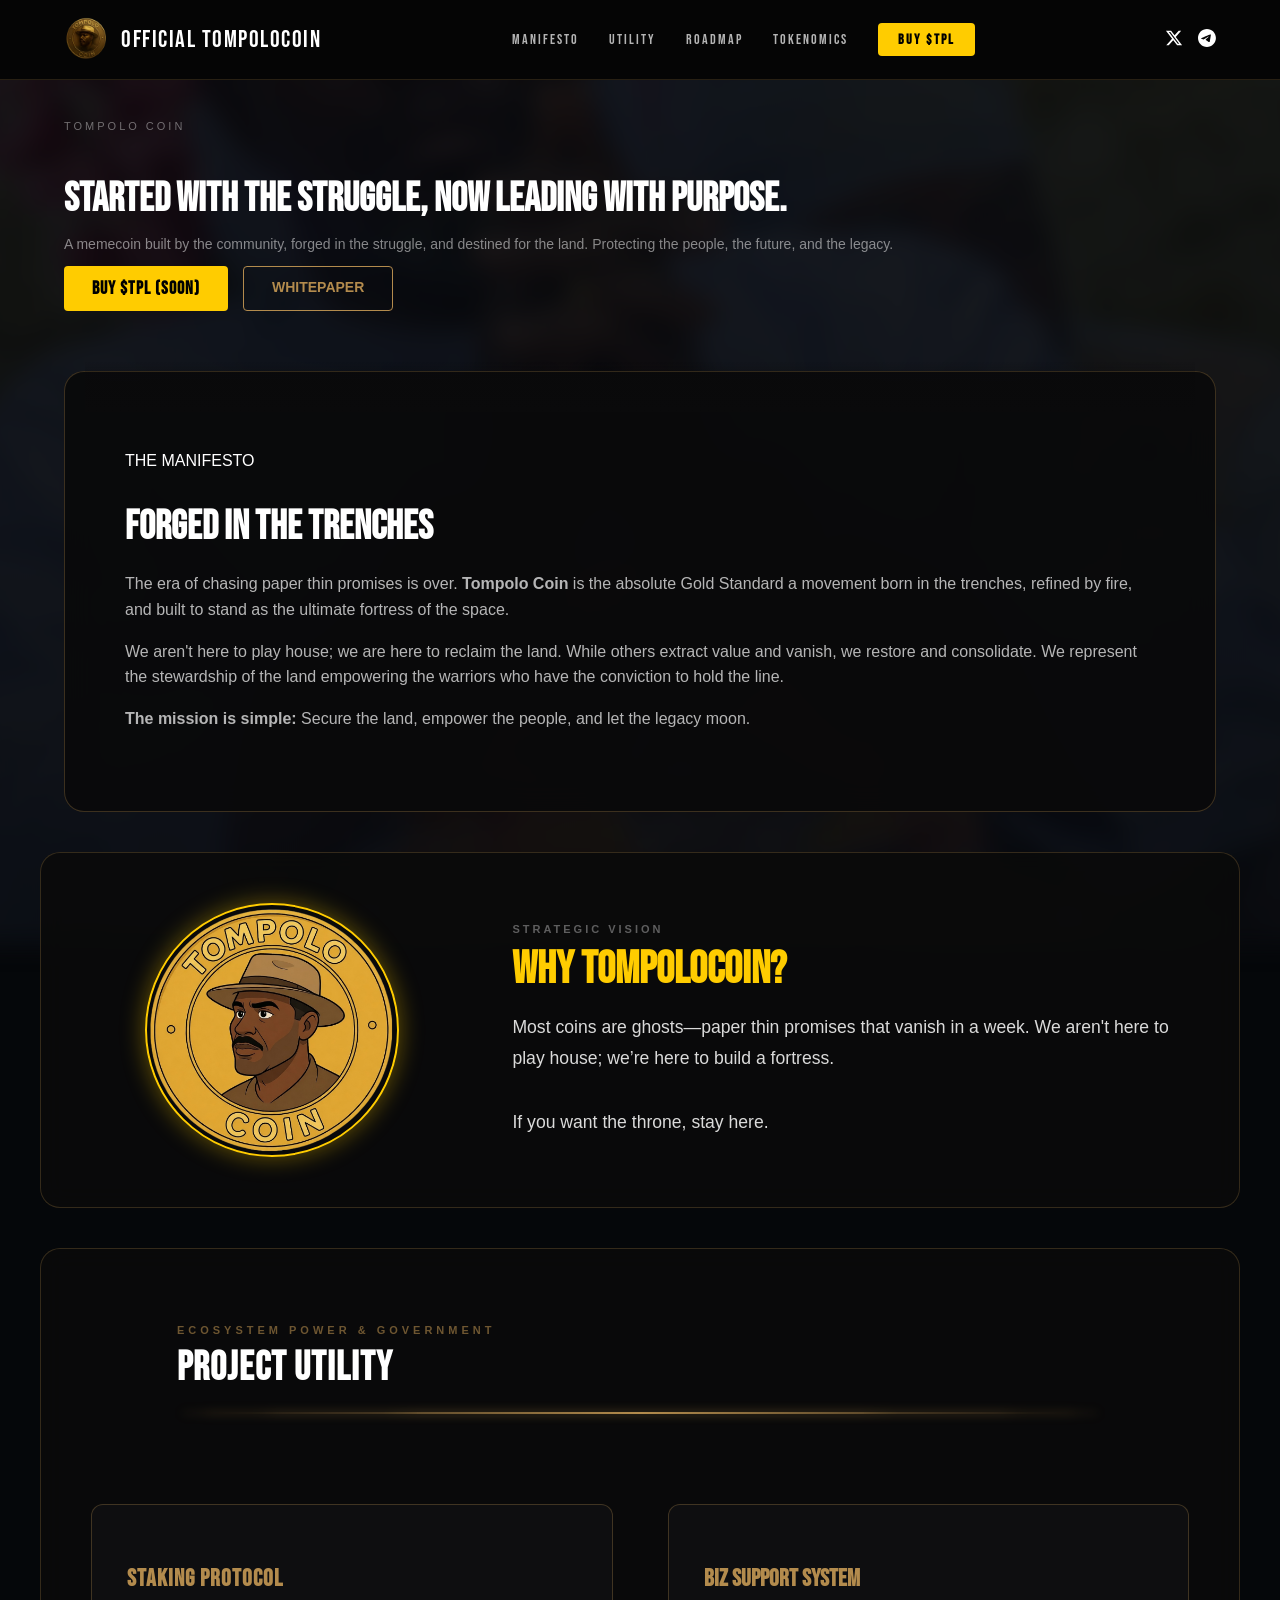
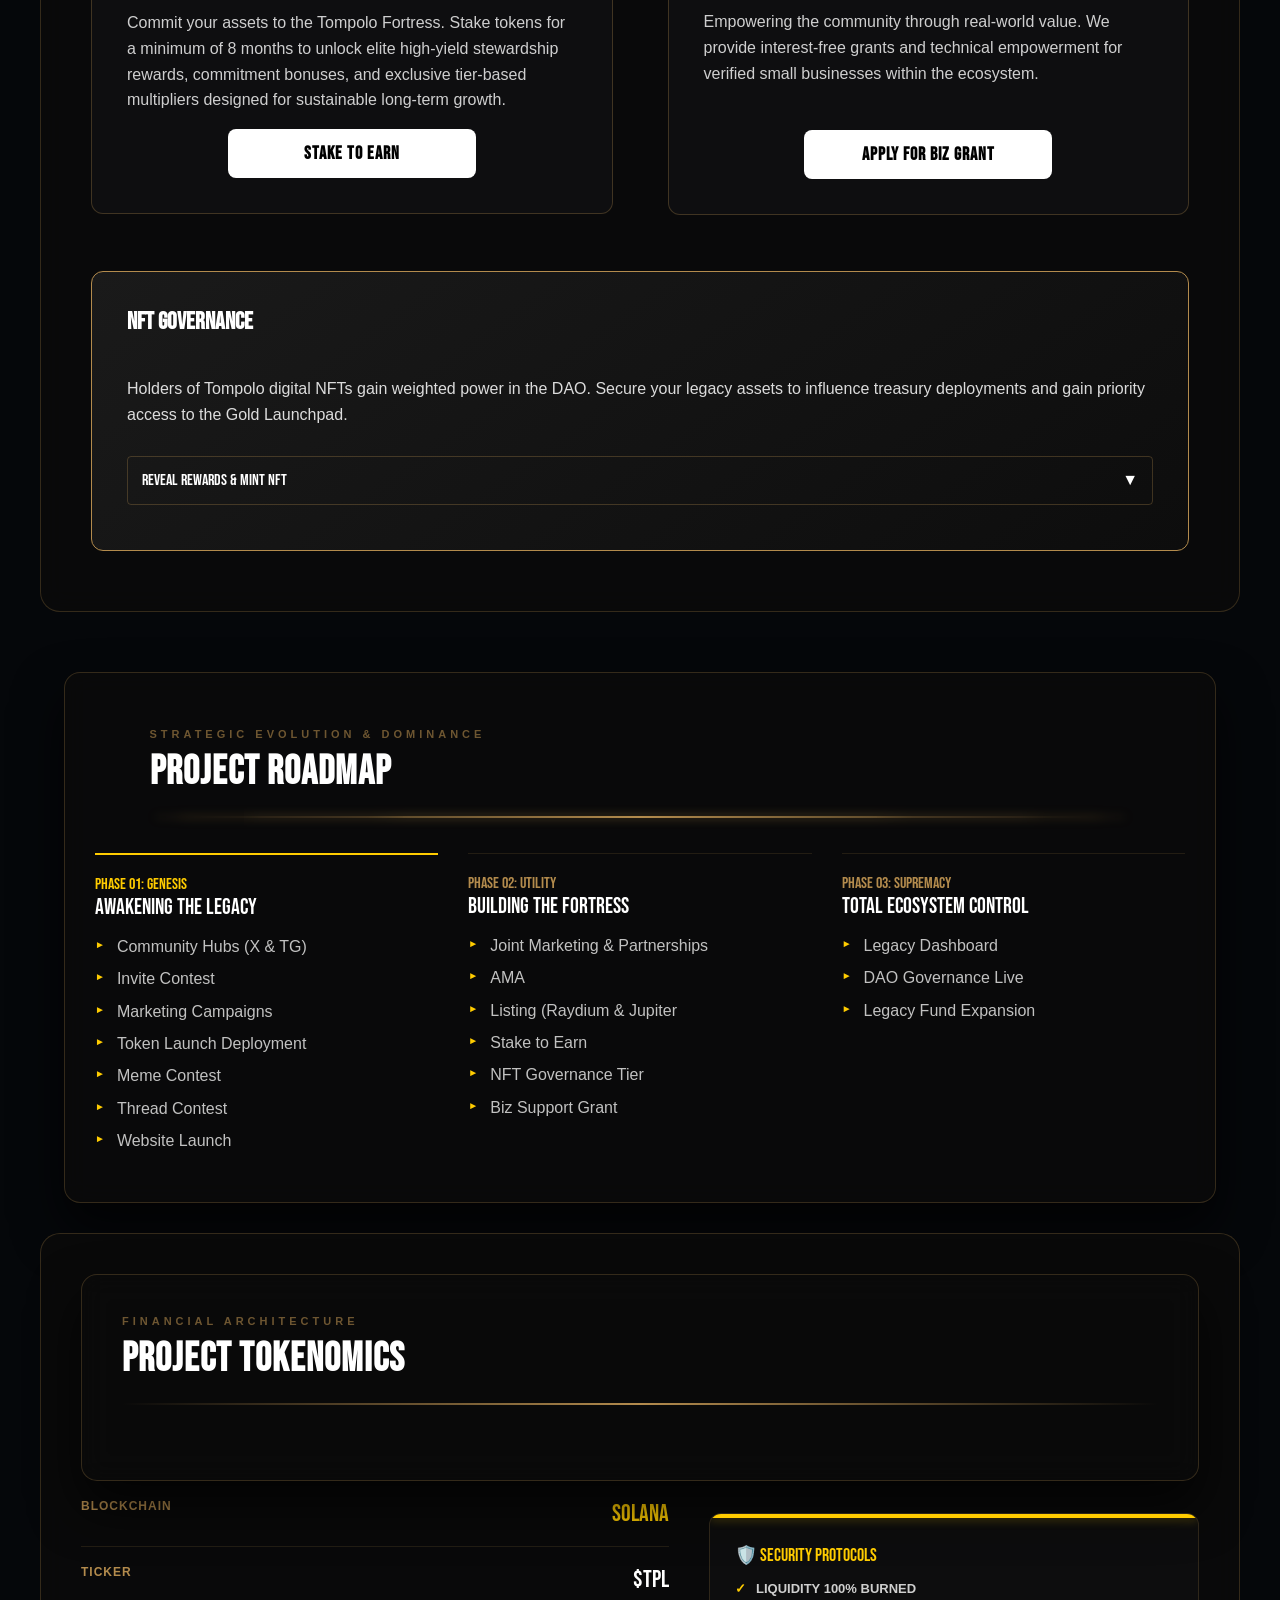
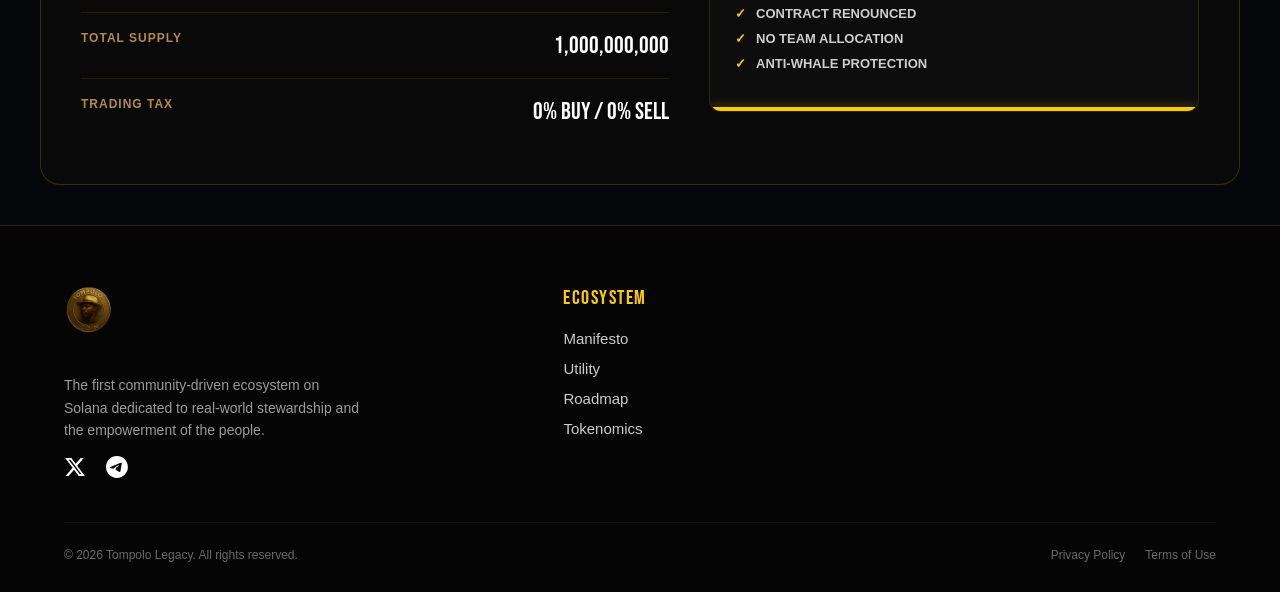
==== commit 7389b39d: "Update index.html" ====
--- a/index.html
+++ b/index.html
@@ -945,22 +945,19 @@
     }
 </style>
 
-<section id="tokenomics-section" class="universal-shell">
+<section id="tokenomics-section" class="universal-shell" style="margin: 5px auto !important; padding: 40px !important; display: block !important;">
     <div class="token-main-container">
         
                
-    <div style="max-width: 1200px; width: 90%; margin: 15px auto; box-sizing: border-box; padding: 0;">
-
-            <p style="color: rgba(179, 139, 77, 0.6); font-size: 11px; letter-spacing: 4px; text-transform: uppercase; margin: 0; font-weight: bold;">Financial Achitechture</p>
-            <h2 style="font-family: 'Bebas Neue'; font-size: 40px; color: #fff; margin: 8px 0; letter-spacing: 1px;">PROJECT TOKENOMICS</h2>
-            <div style="
-                width: 100%; 
-             height: 2px; 
-             background: linear-gradient(90deg, transparent, #b38b4d, transparent); 
-            box-shadow: 0px 0px 10px rgba(179, 139, 77, 0.8);
-            margin: 20px 0 35px 0;
-            border-radius: 50%;">
-         </div>
+    
+    <div style="max-width: 1200px; width: 100%; margin: 0 auto; box-sizing: border-box;">
+        <p style="color: rgba(179, 139, 77, 0.6); font-size: 11px; letter-spacing: 4px; text-transform: uppercase; margin: 0; font-weight: bold;">Financial Architecture</p>
+        <h2 style="font-family: 'Bebas Neue'; font-size: 40px; color: #fff; margin: 8px 0; letter-spacing: 1px;">PROJECT TOKENOMICS</h2>
+        <div style="width: 100%; height: 2px; background: linear-gradient(90deg, transparent, #b38b4d, transparent); margin: 20px 0 35px 0;"></div>
+    </div>
+
+    <div class="token-layout-grid">
+        </div>
     </div>
 
         <div class="token-layout-grid">
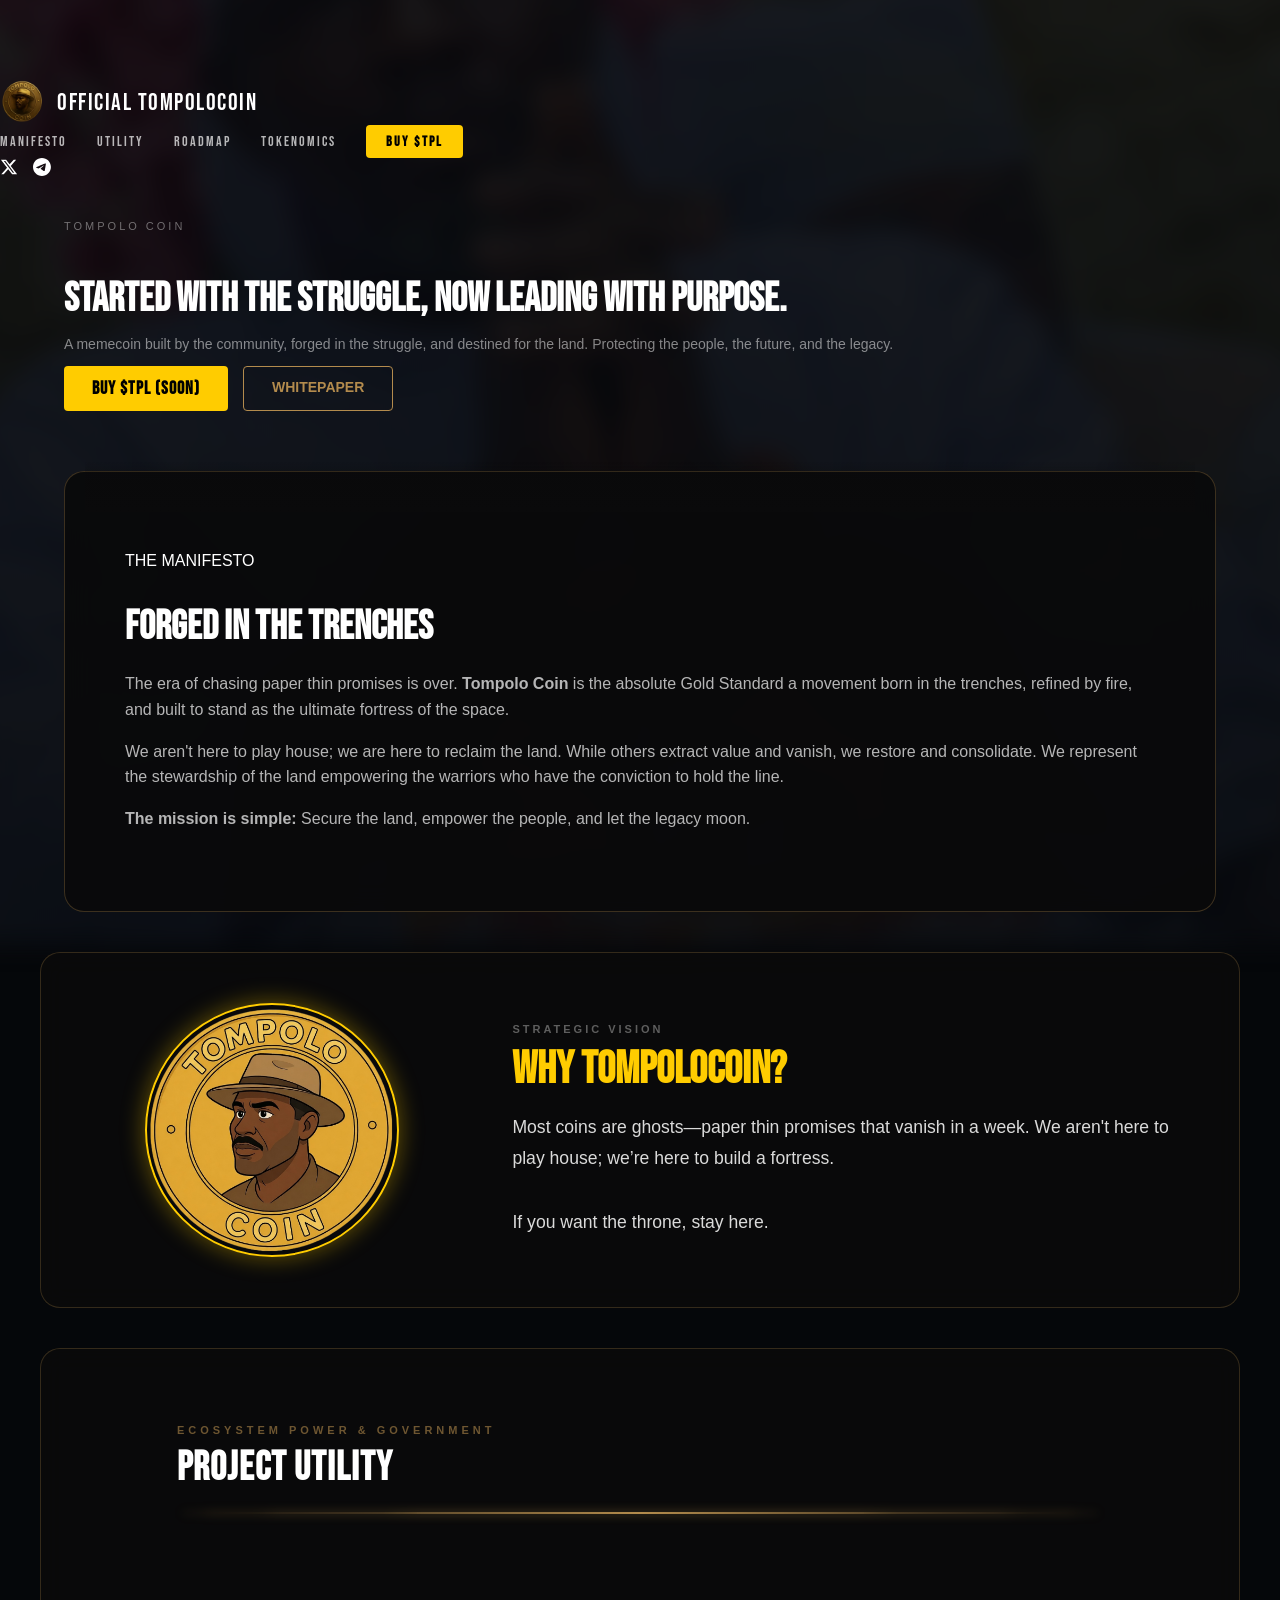
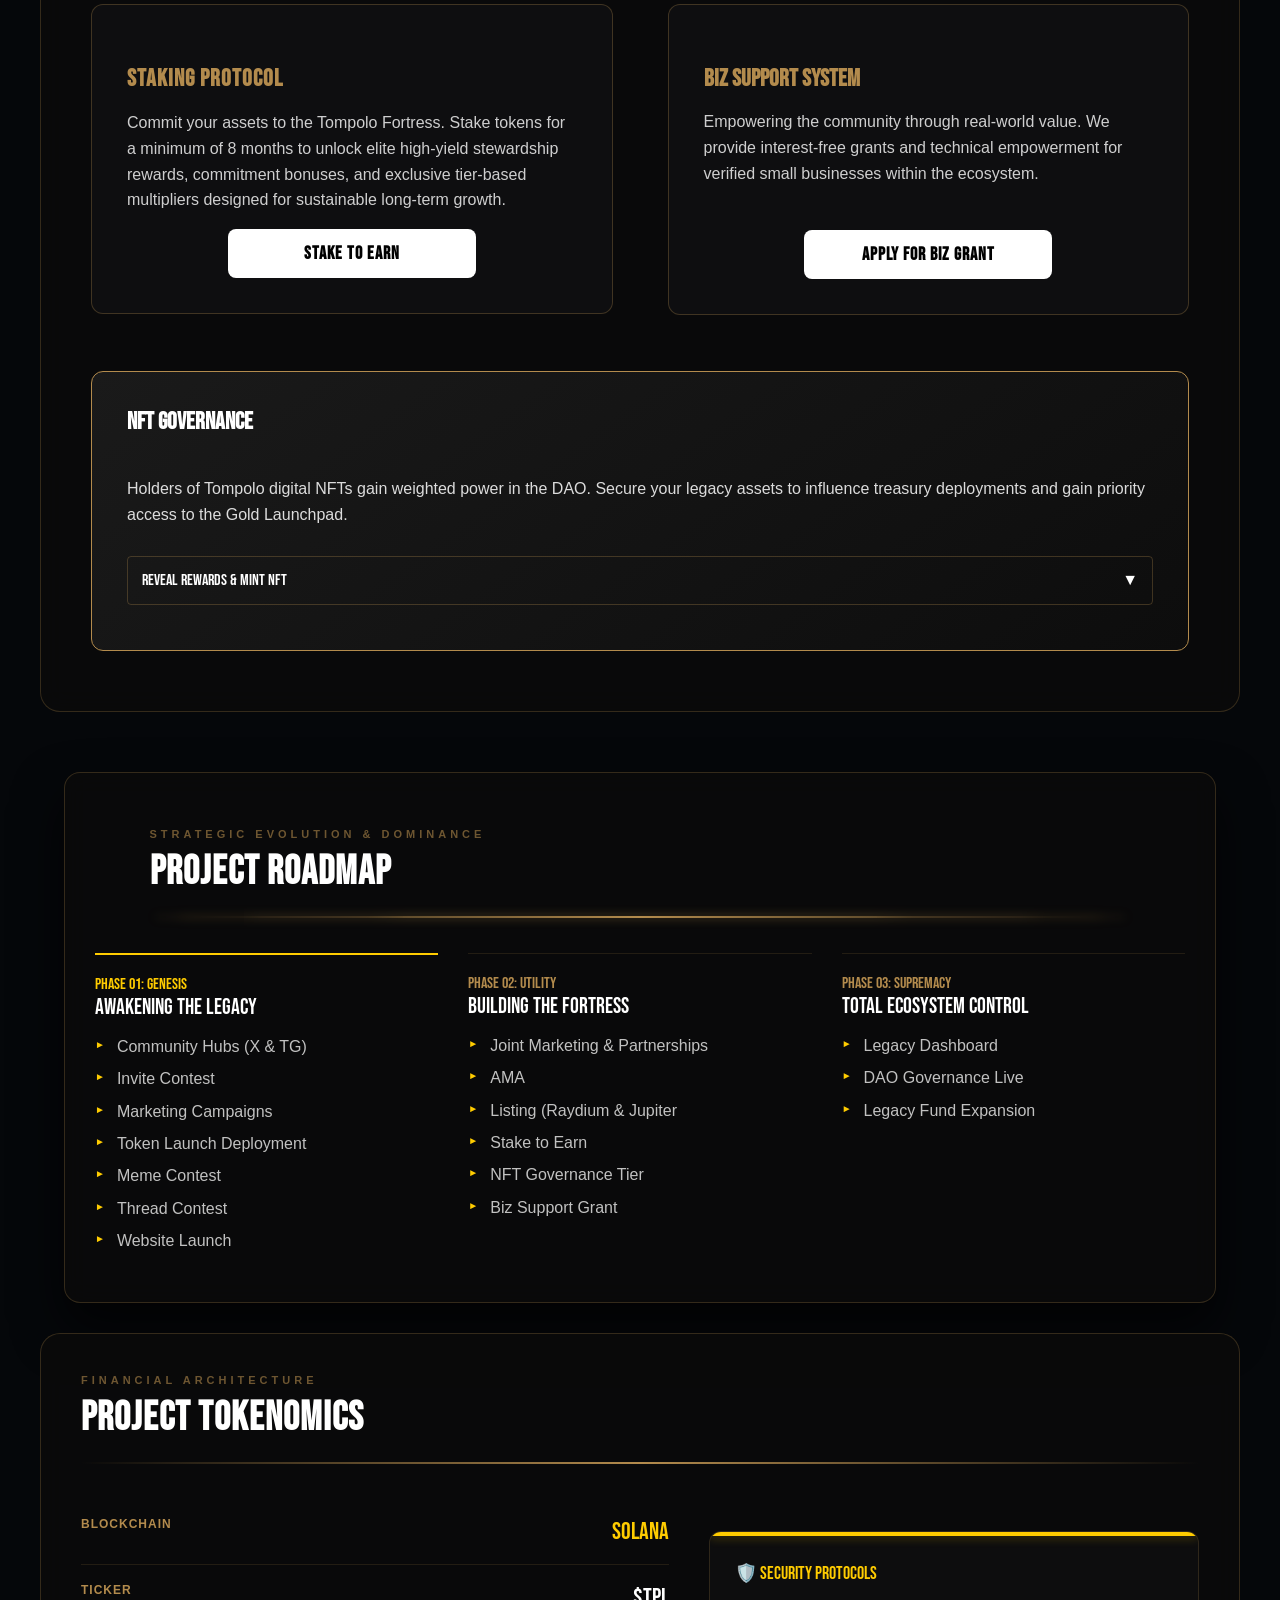
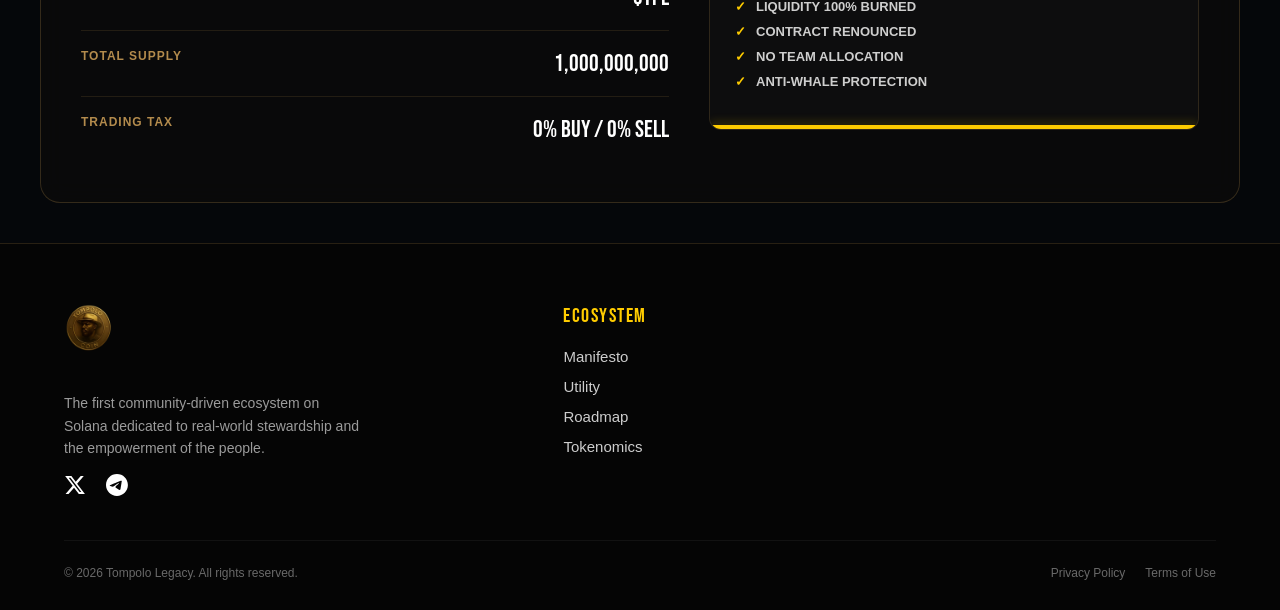
==== commit 0f14ef79: "Update index.html" ====
--- a/index.html
+++ b/index.html
@@ -2,6 +2,7 @@
 
 <!DOCTYPE html>
 <html lang="en">
+    
 <head>
 <title>Official TompoloCoin</title>
 <meta name="viewport" content="width=device-width, initial-scale=1.0">
@@ -68,23 +69,13 @@
 /* --- THE MASTER ALIGNMENT FIX --- */
 
 /* 1. This forces every main section to have the EXACT same width and centering */
+
+    /* FORCES ALL SECTIONS TO SIT TIGHT LIKE GAP 1 */
+
+</head>
 html {
     scroll-behavior: smooth;
 }
-
-    /* FORCES ALL SECTIONS TO SIT TIGHT LIKE GAP 1 */
-@media screen and (min-width: 1024px) {
-    #utility-section, 
-    #roadmap-section, 
-    #tokenomics-section {
-        margin-top: 5px !important;    /* Forces 5px space above */
-        margin-bottom: 5px !important; /* Forces 5px space below */
-        padding-top: 30px !important;  /* Normalizes internal space */
-    }
-}
-</style>
-</head>
-
 <body>
 
 
@@ -946,9 +937,6 @@
 </style>
 
 <section id="tokenomics-section" class="universal-shell" style="margin: 5px auto !important; padding: 40px !important; display: block !important;">
-    <div class="token-main-container">
-        
-               
     
     <div style="max-width: 1200px; width: 100%; margin: 0 auto; box-sizing: border-box;">
         <p style="color: rgba(179, 139, 77, 0.6); font-size: 11px; letter-spacing: 4px; text-transform: uppercase; margin: 0; font-weight: bold;">Financial Architecture</p>
@@ -958,7 +946,6 @@
 
     <div class="token-layout-grid">
         </div>
-    </div>
 
         <div class="token-layout-grid">
             
